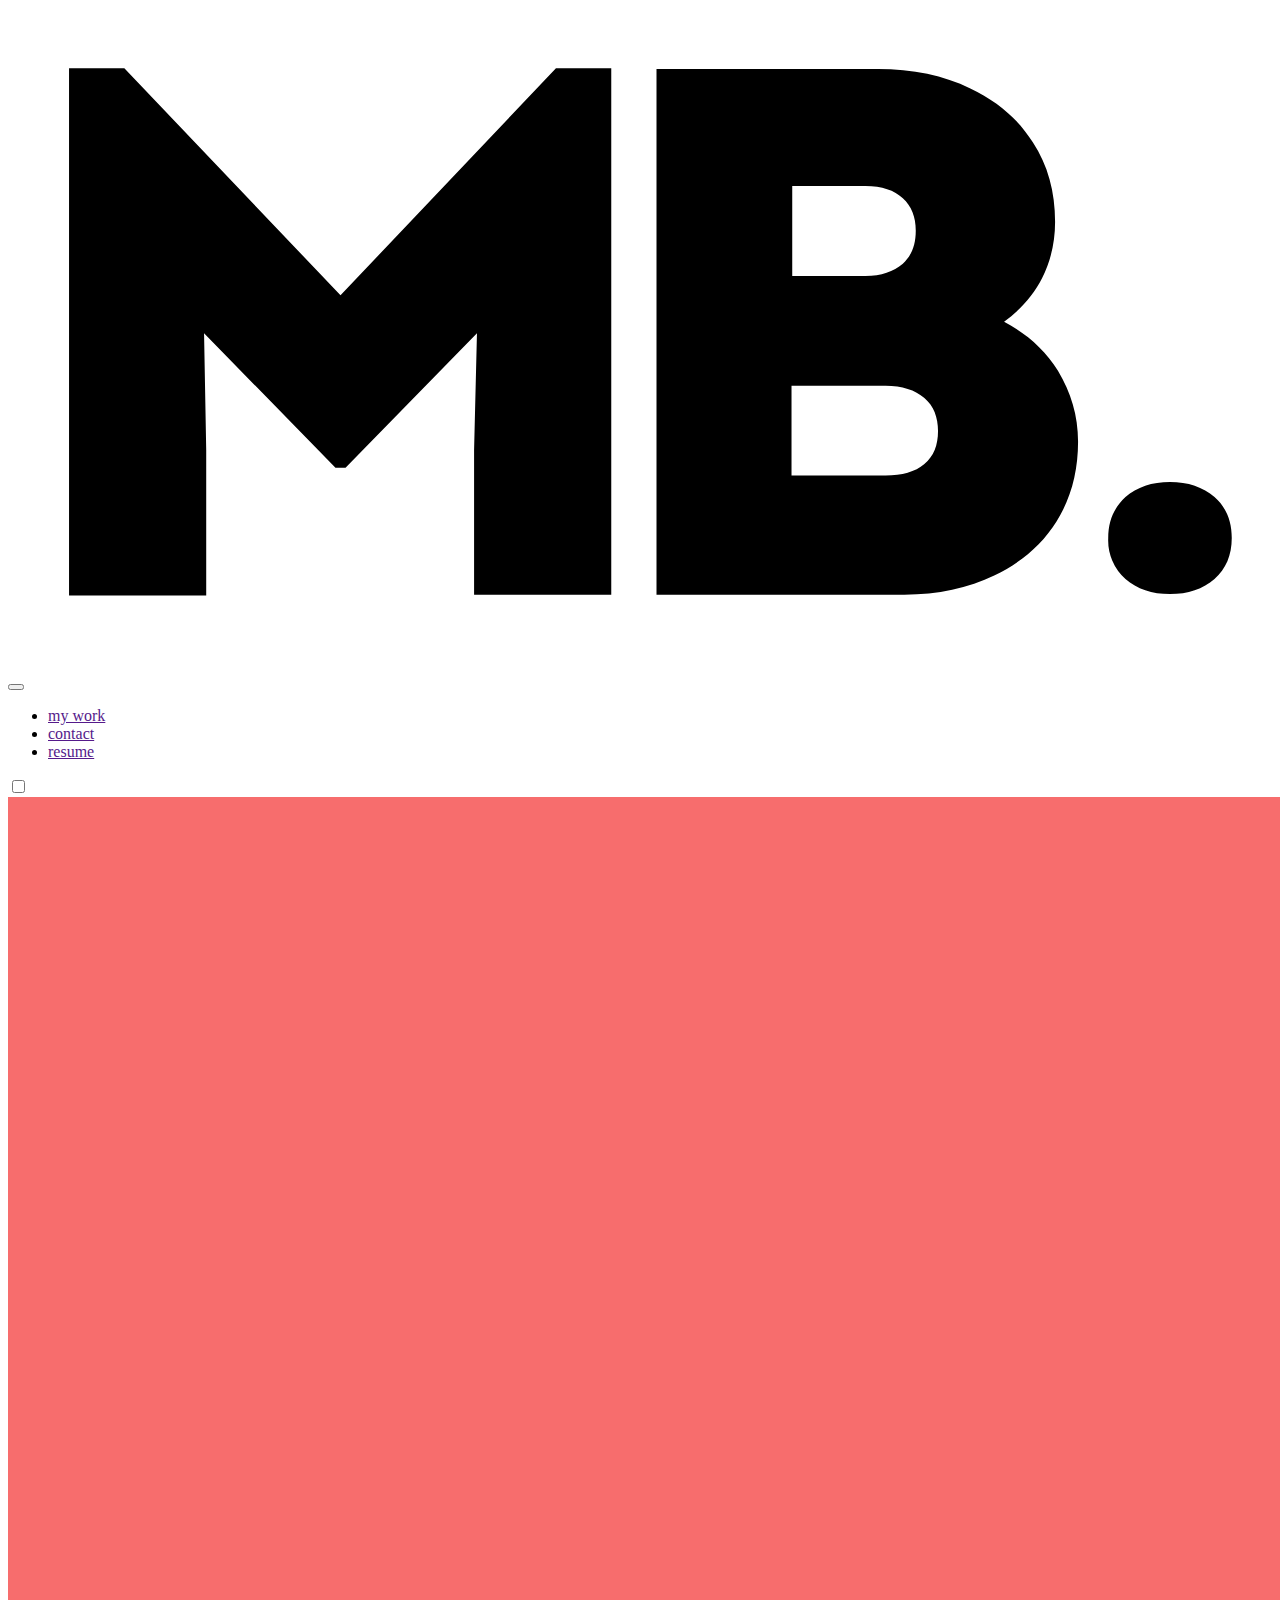
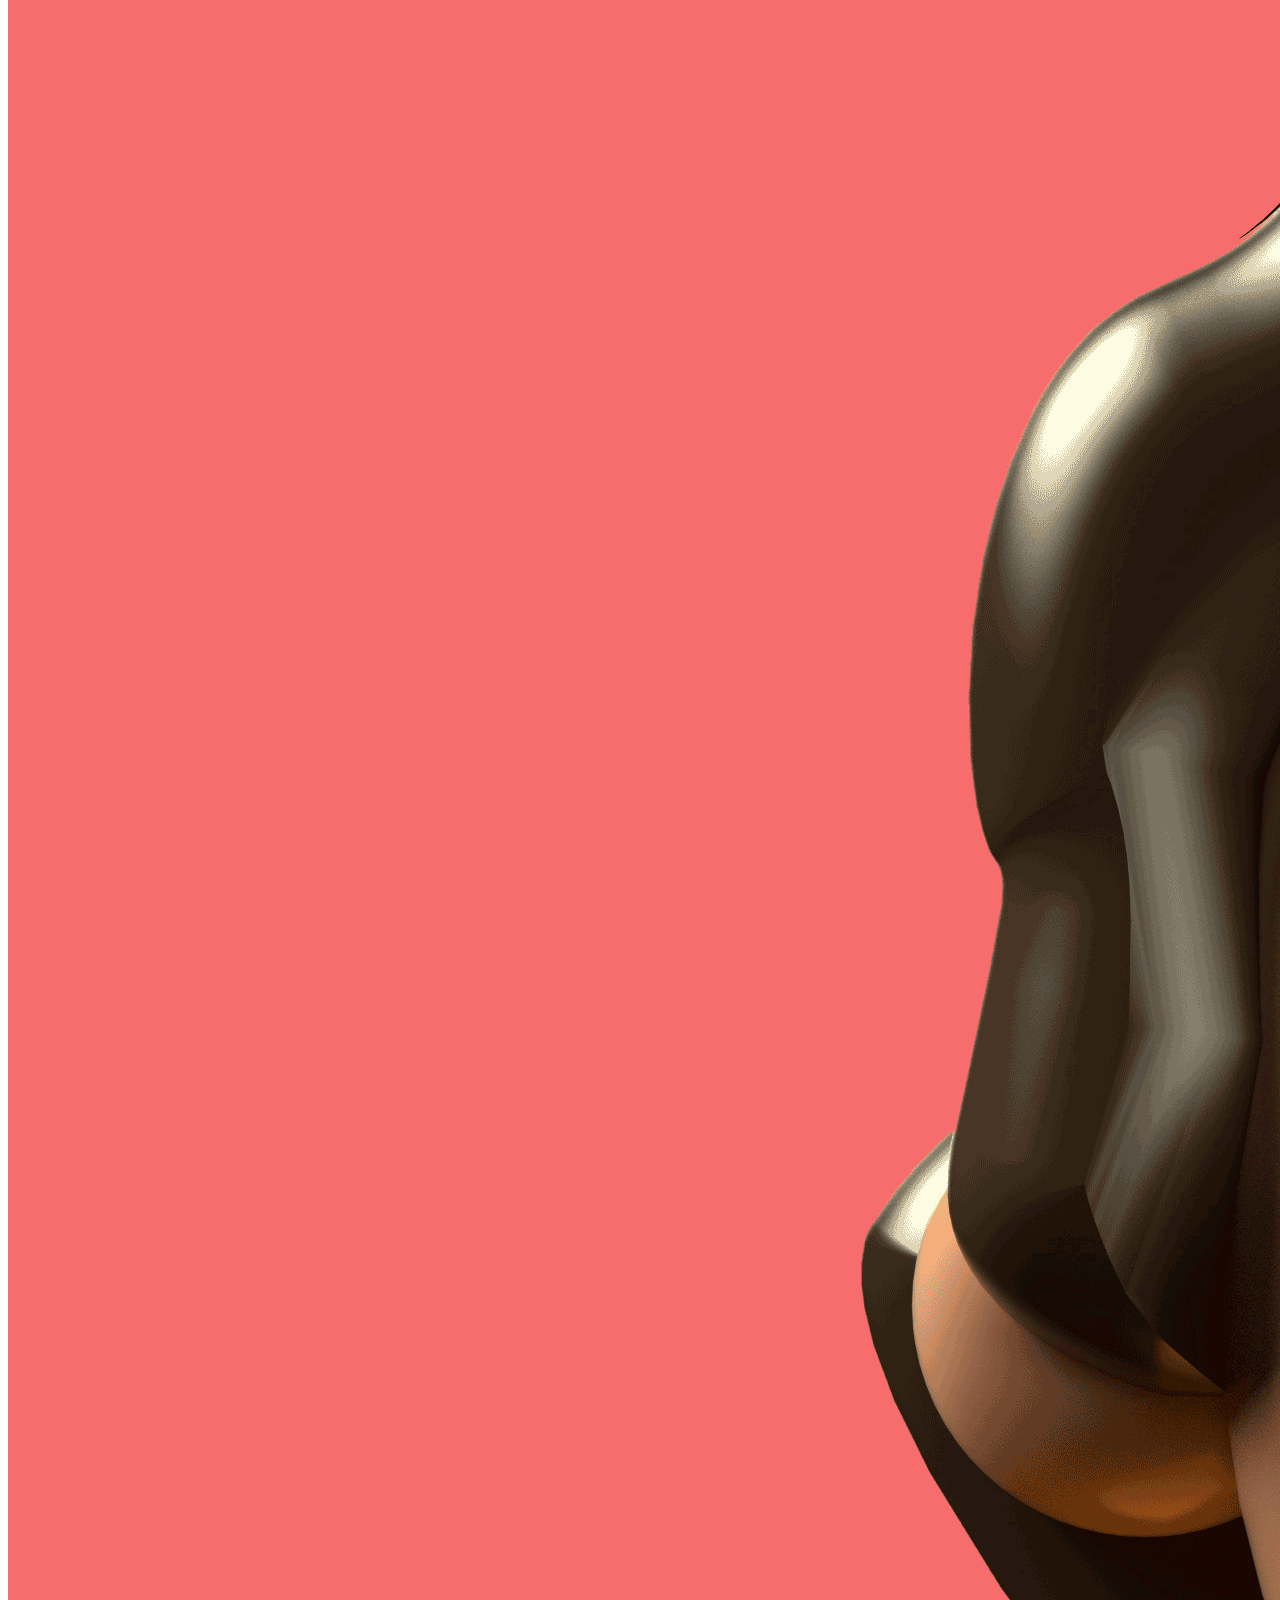
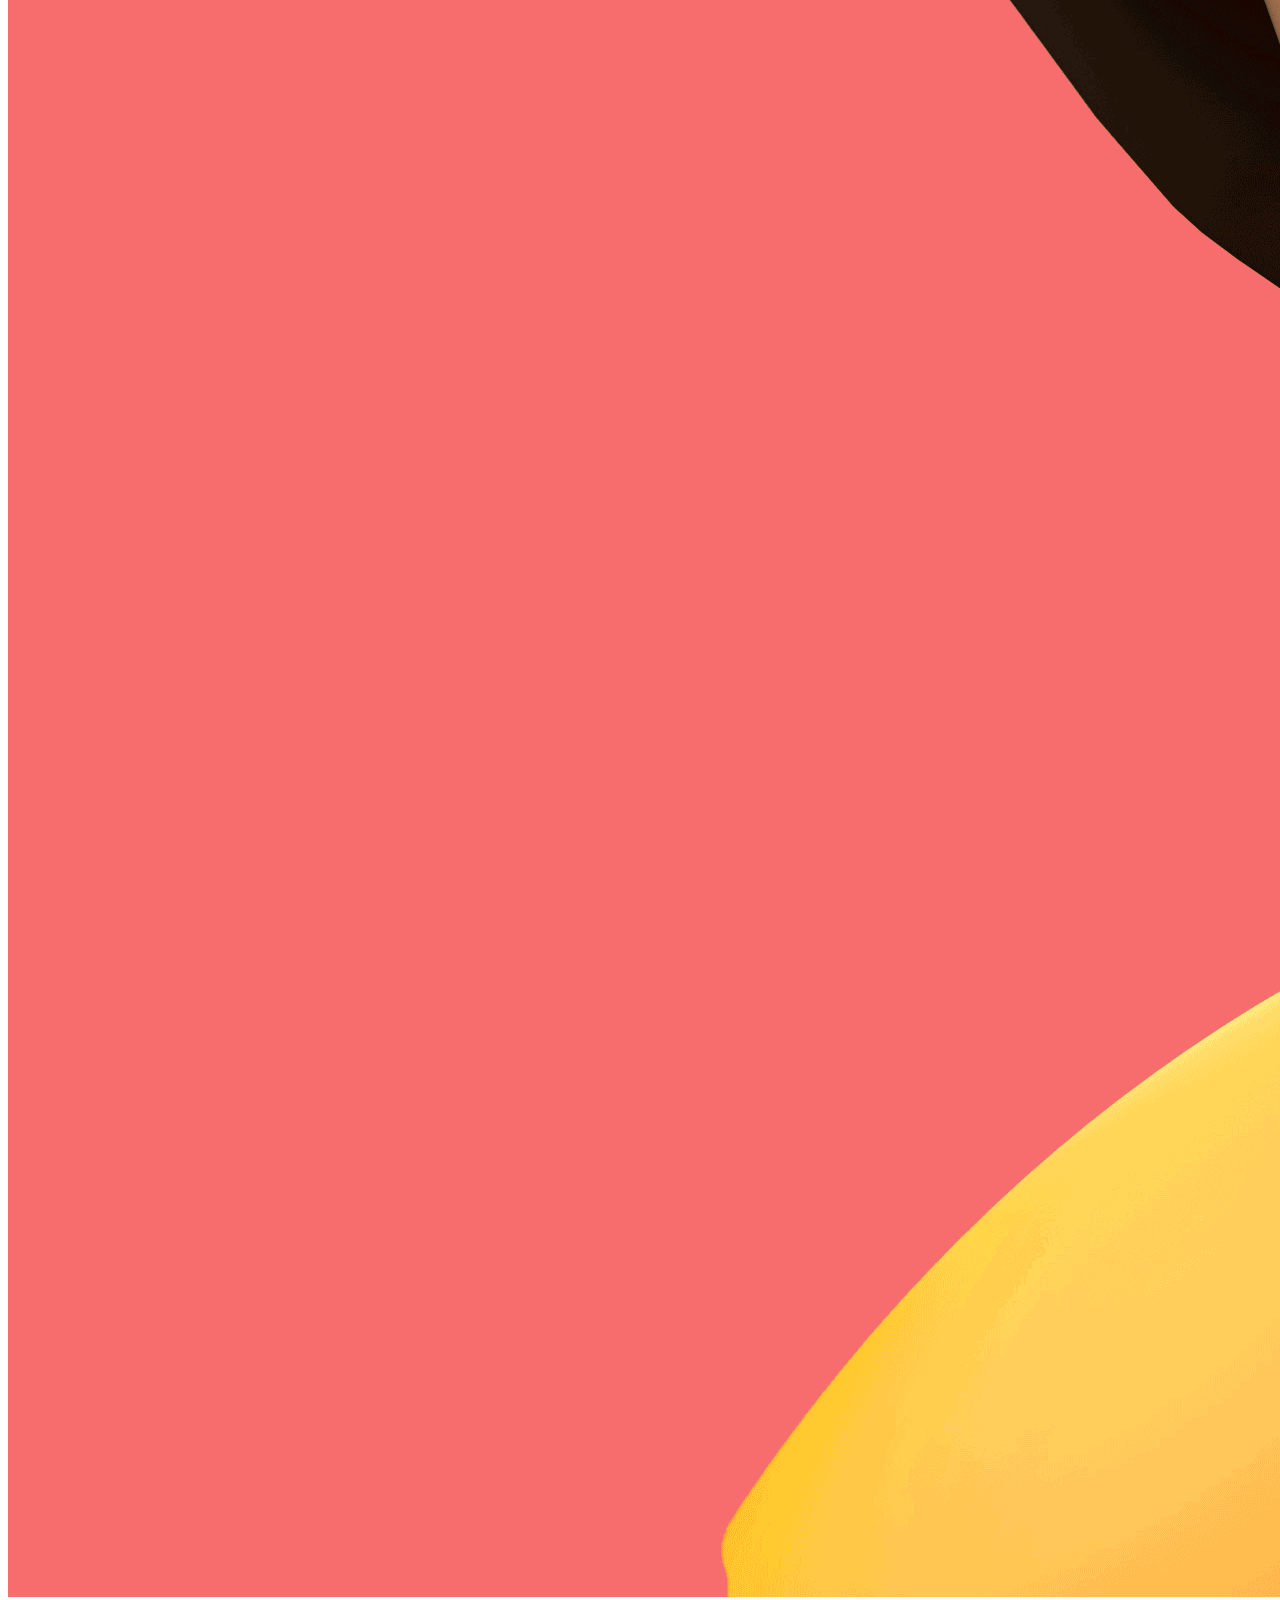
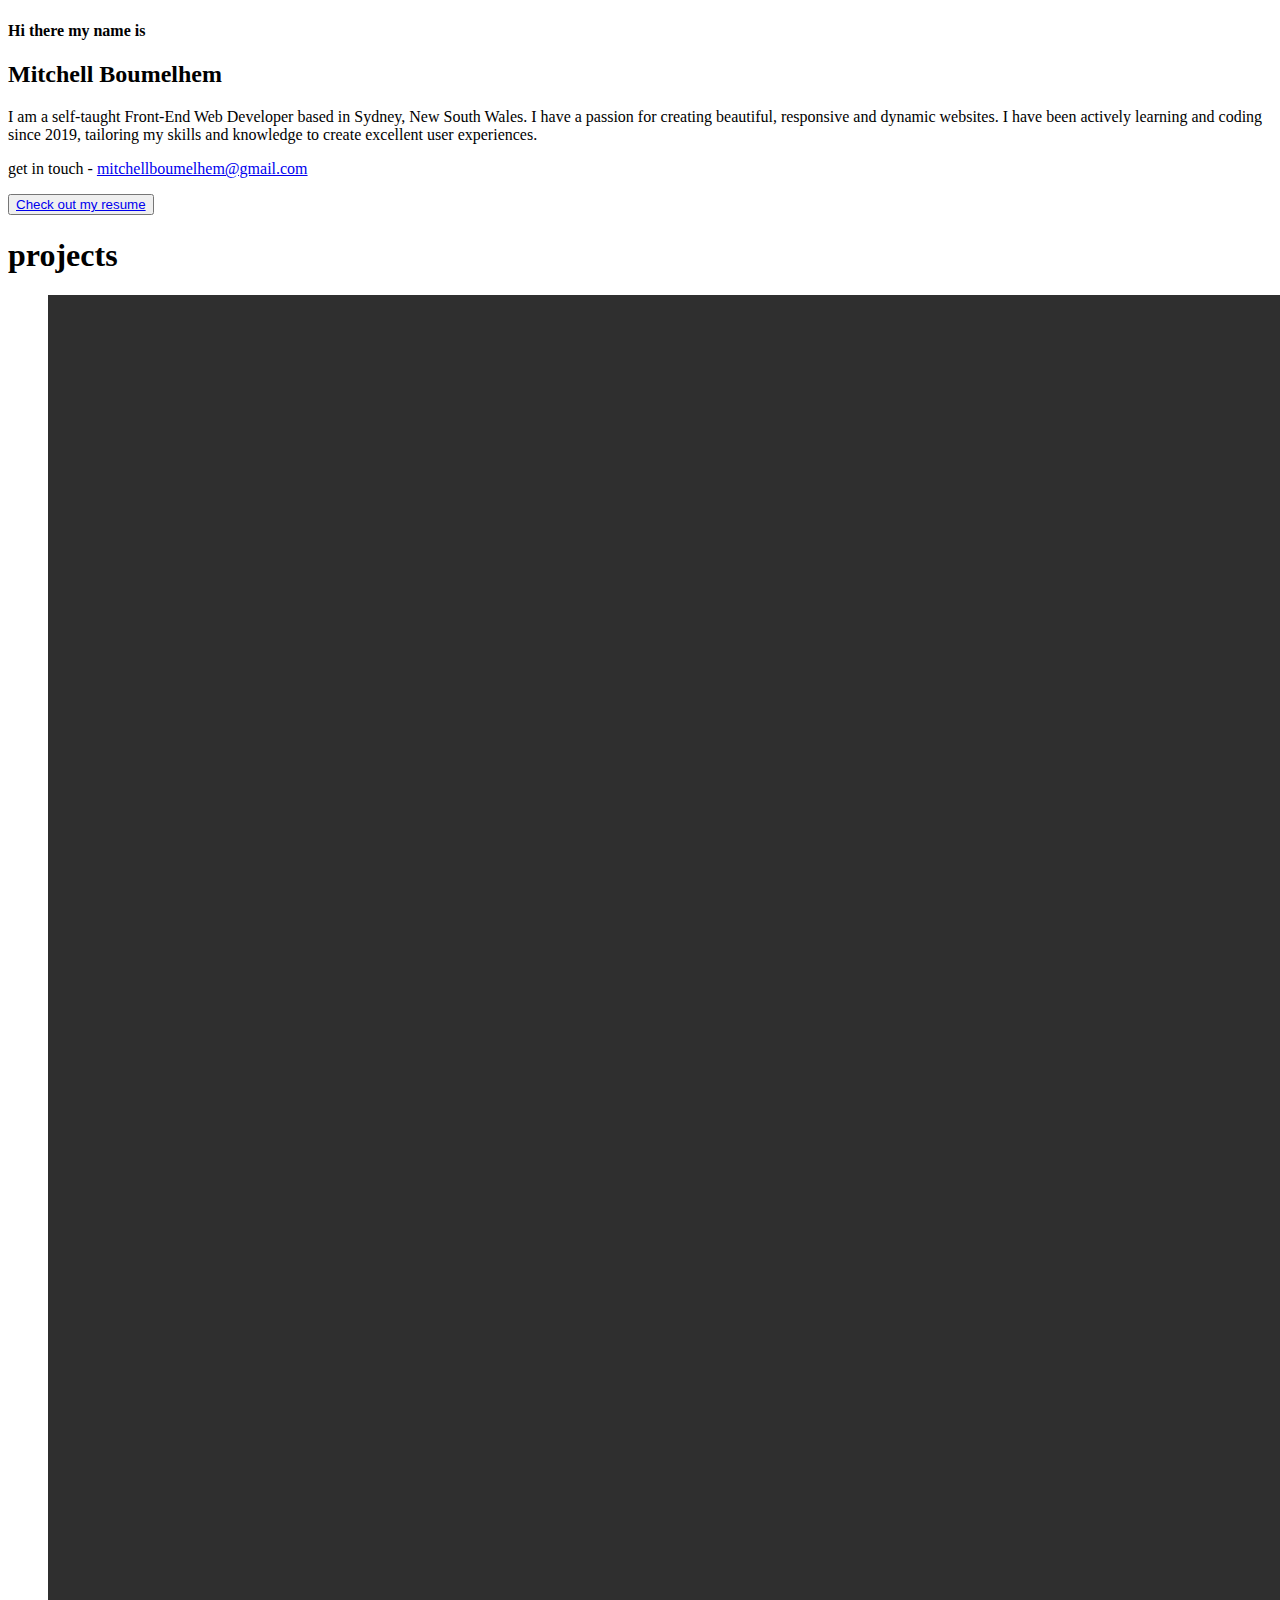
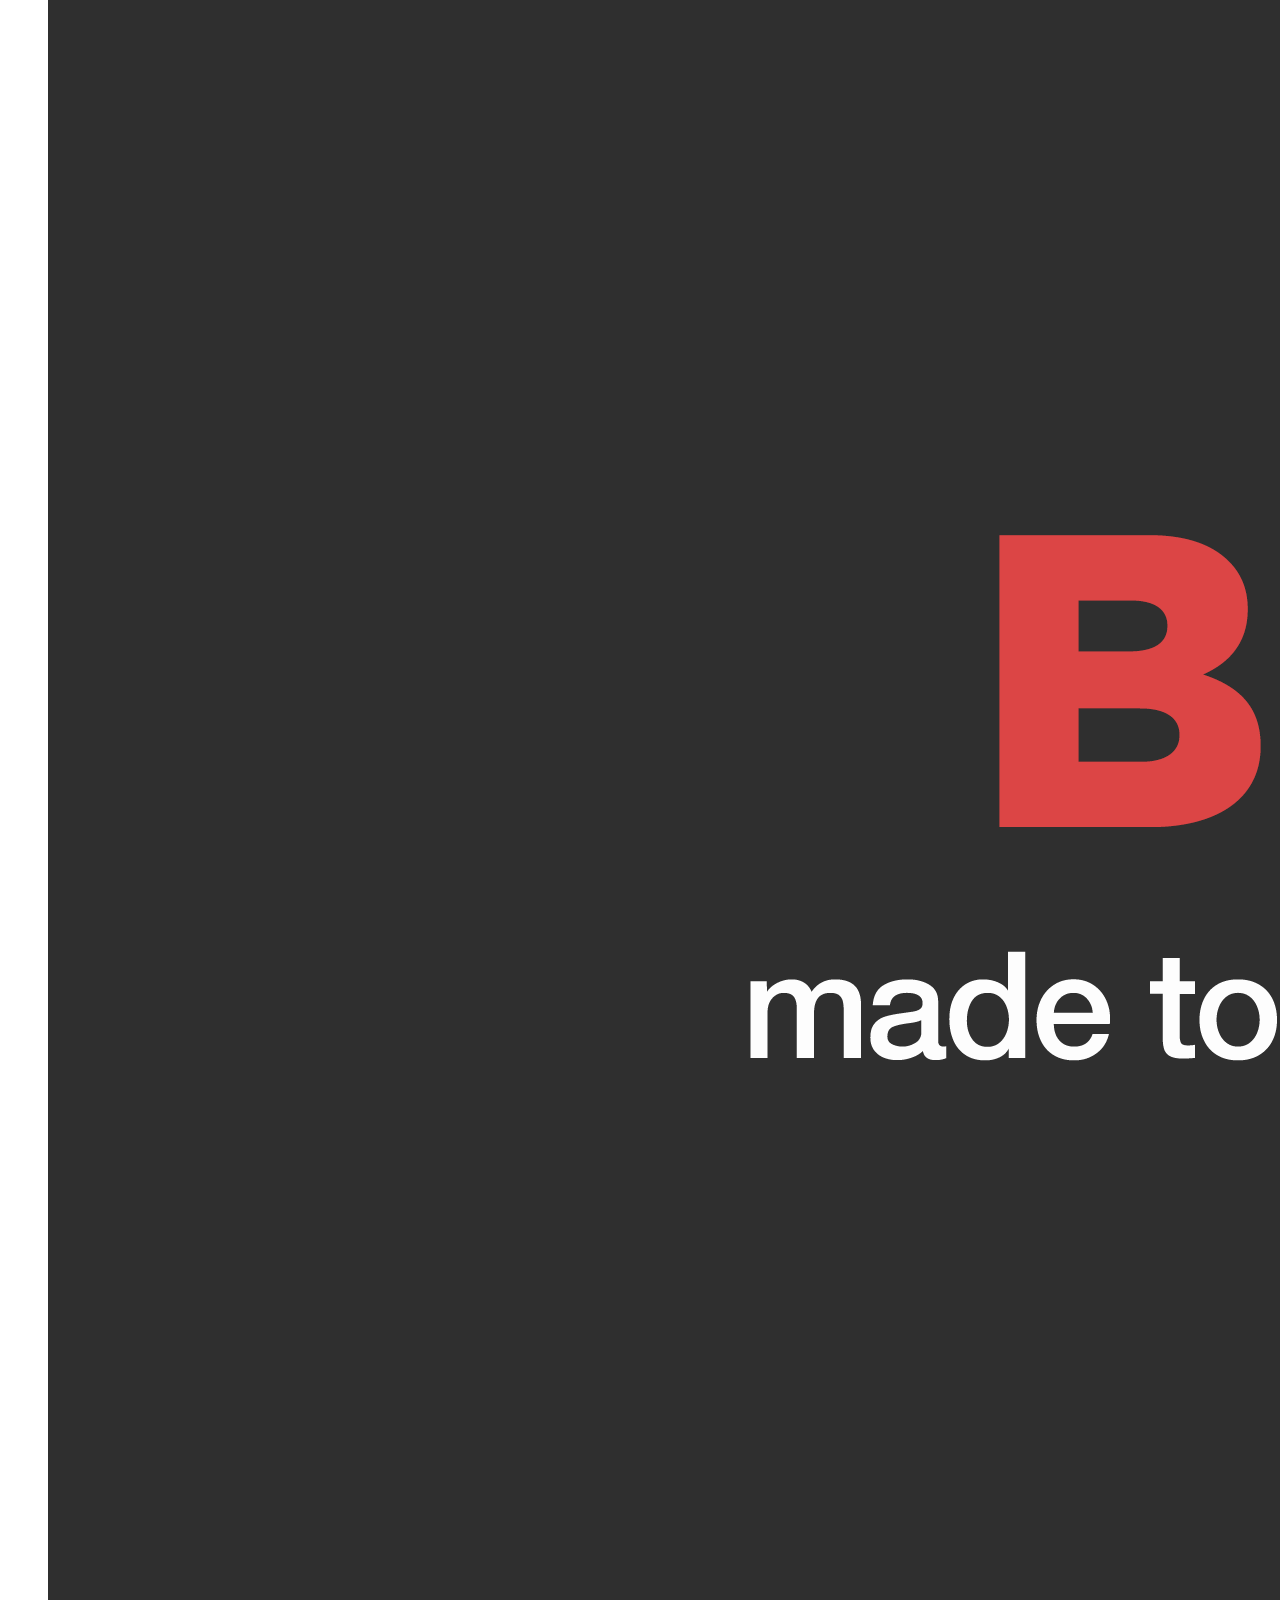
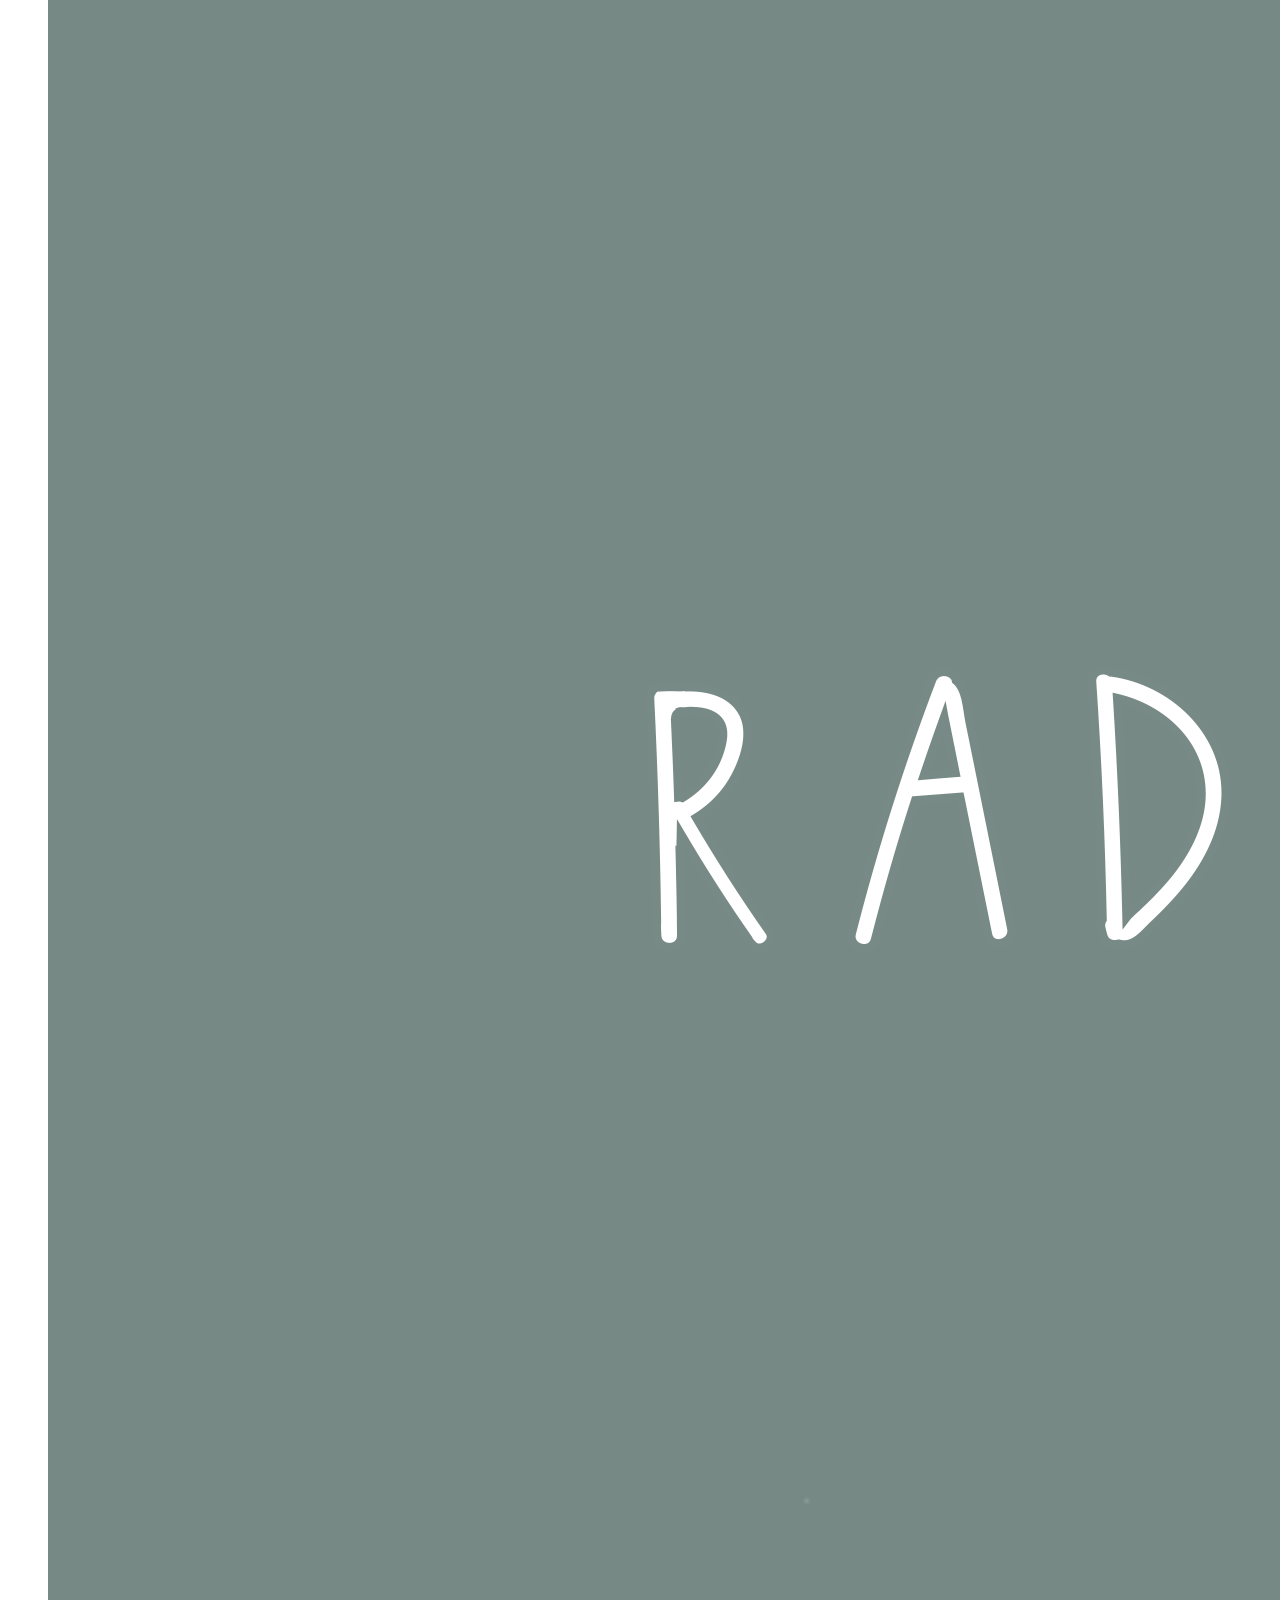
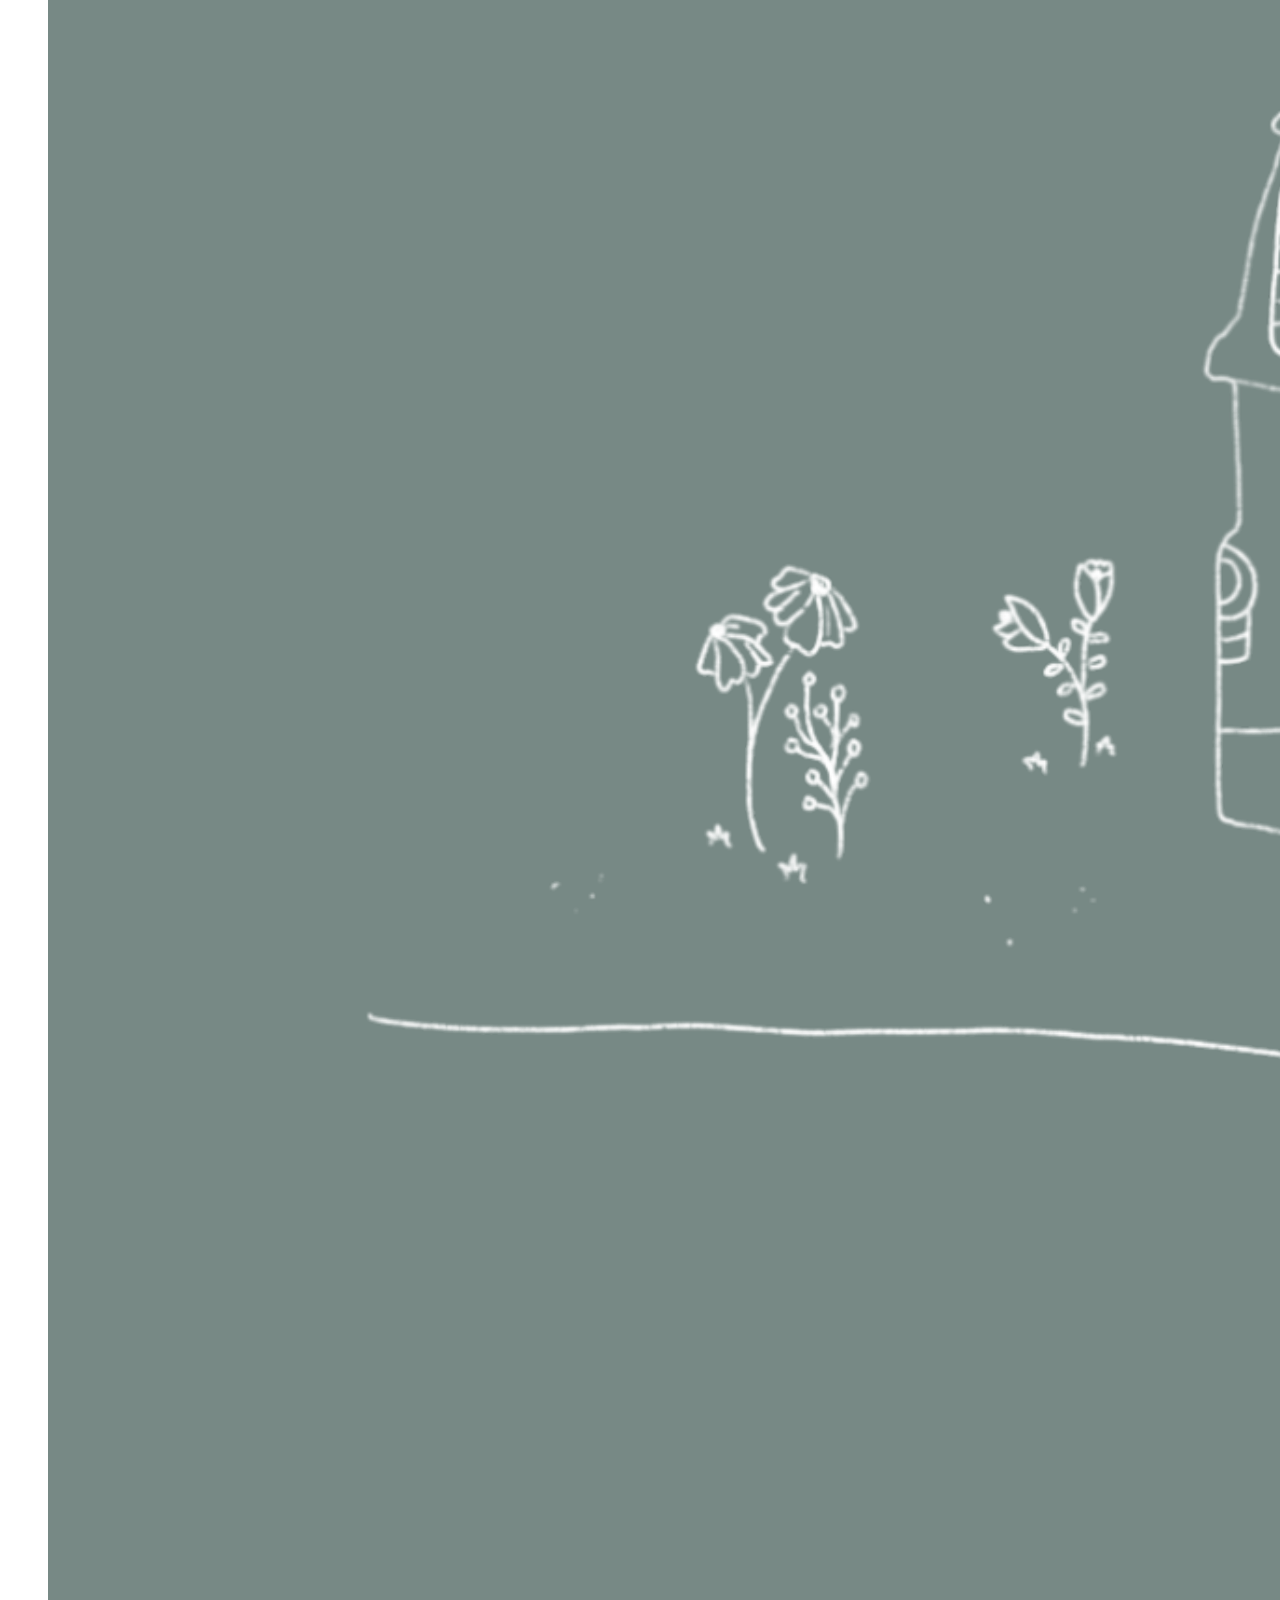
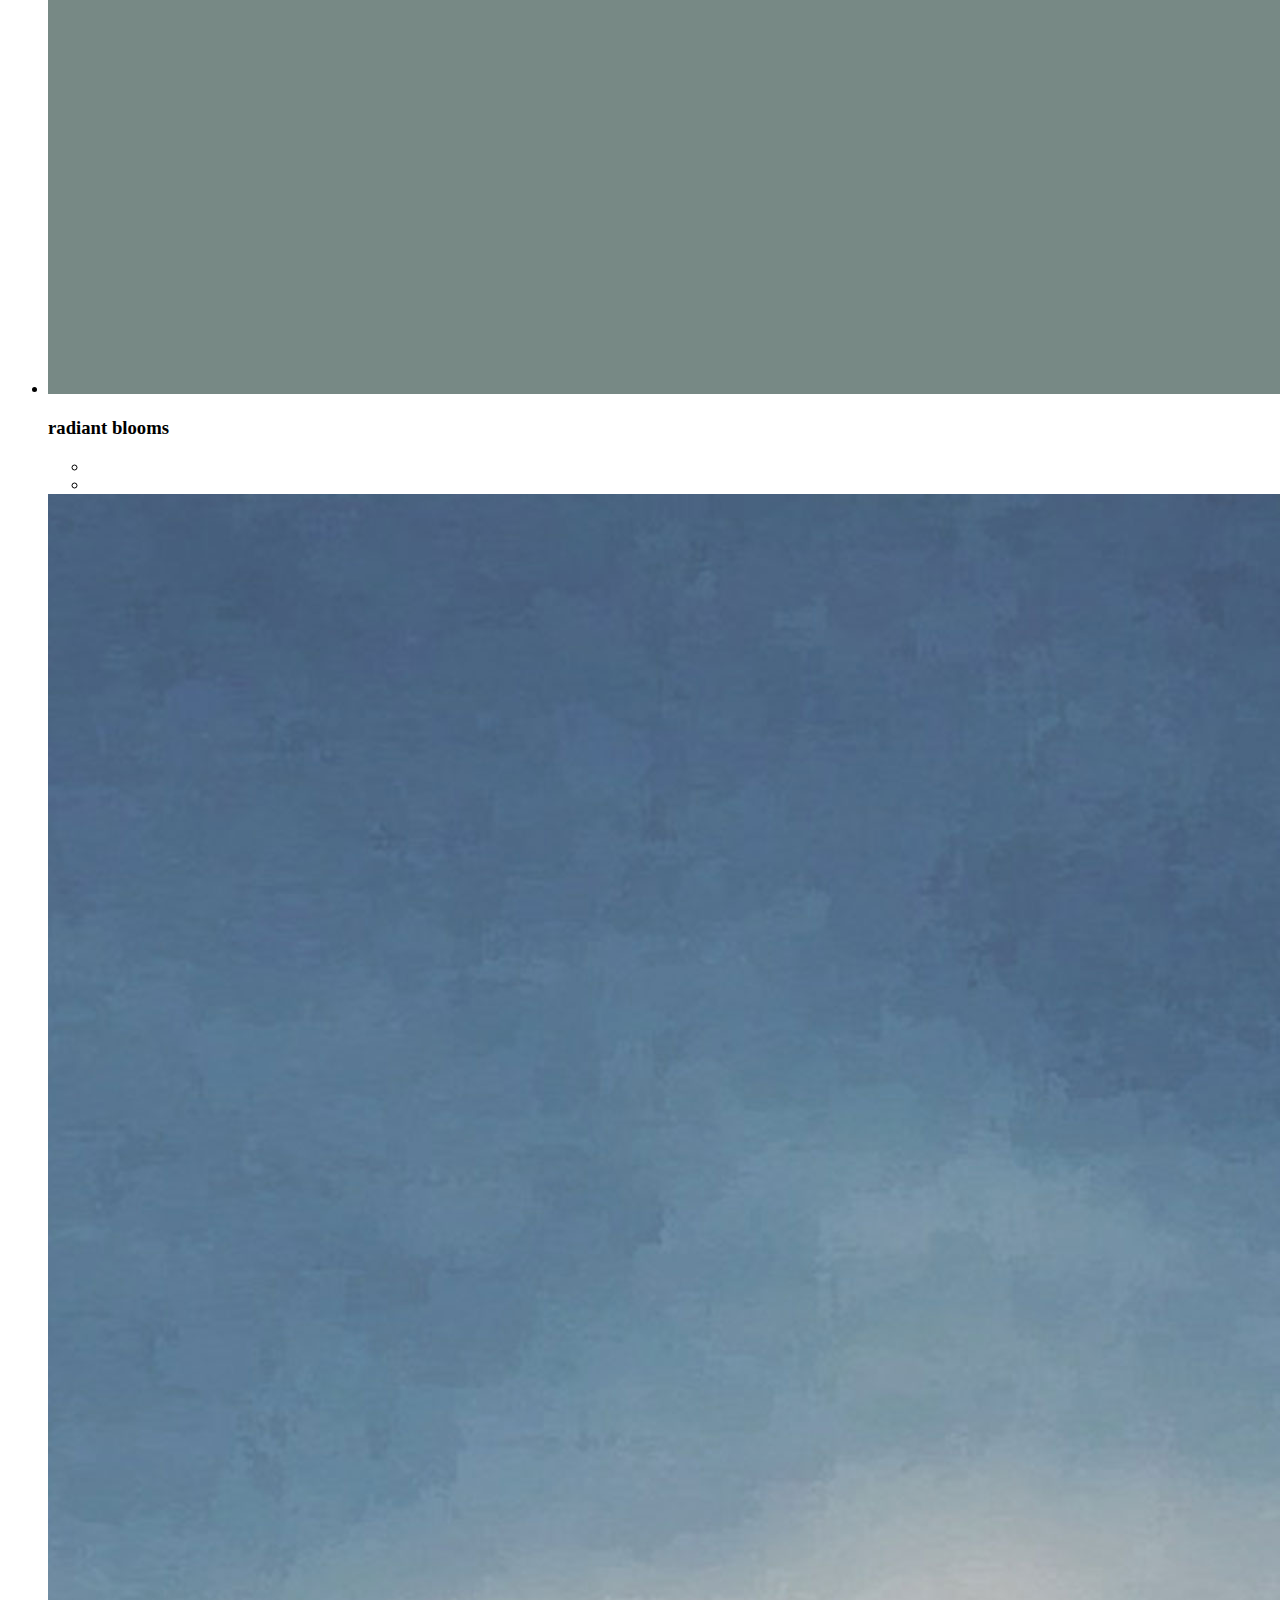
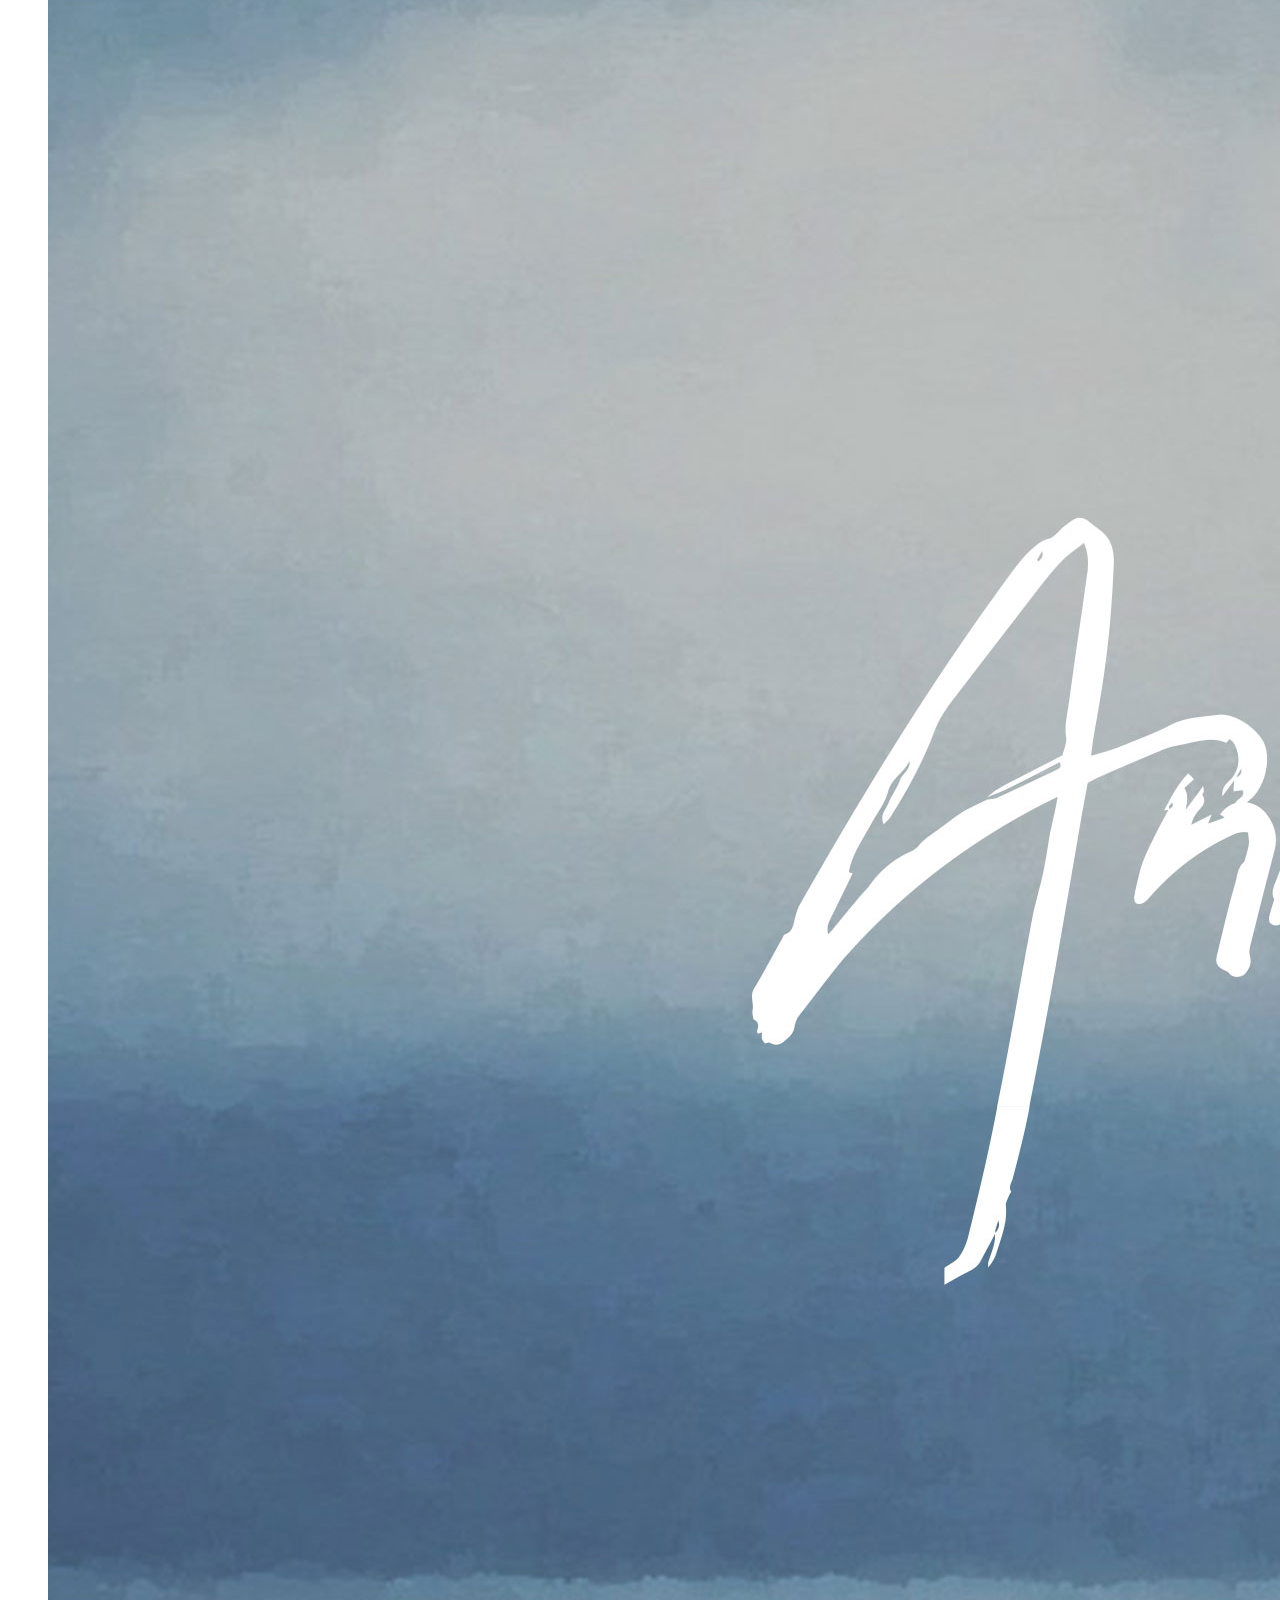
==== public/index.html @ 4607e438 "commit on master" ====
<!DOCTYPE html>
<html lang="en">
<head>
    <meta charset="UTF-8">
    <meta http-equiv="X-UA-Compatible" content="IE=edge">
    <meta name="viewport" content="width=device-width, initial-scale=1.0">
    <link rel="stylesheet" href="./public/css/styles.css">
    <link href="https://fonts.googleapis.com/icon?family=Material+Icons" rel="stylesheet">
    <title>Mitchell Boumelhem</title>
</head>
<body>   
<div class="wrapper">

    <div class="menu-wrapper">

        <header class="main-nav">
            <svg class="nav-logo" xmlns="http://www.w3.org/2000/svg" xml:space="preserve" viewBox="0 0 176 92">
                <path
                    d="M84 8.4v73.3H64.9V61.5l.4-16.2L47 64h-1.4L27.3 45.3l.3 16.2v20.3H8.5V8.4h7.7L46.3 40l30-31.6H84zm62.2 42.1c1.8 3 2.8 6.2 2.8 9.9 0 4.2-1 7.9-3 11.1-2 3.2-4.9 5.7-8.6 7.5-3.7 1.8-7.9 2.7-12.6 2.7H90.3V8.5h30.8c4.9 0 9.2.9 12.9 2.7 3.8 1.8 6.7 4.3 8.7 7.5 2.1 3.2 3.1 6.9 3.1 11.1 0 2.8-.6 5.4-1.8 7.8-1.2 2.4-3 4.4-5.3 6.1 3.1 1.6 5.6 3.8 7.5 6.8zm-21.6-24c-1.2-1.1-2.9-1.7-5.2-1.7h-10.2v12.5h10.2c2.2 0 3.9-.6 5.2-1.7 1.2-1.1 1.8-2.6 1.8-4.6 0-1.9-.6-3.4-1.8-4.5zm3 37c1.3-1.1 1.9-2.6 1.9-4.6 0-1.9-.6-3.5-1.9-4.6-1.3-1.1-3.1-1.7-5.4-1.7h-13.1v12.5h13.1c2.3 0 4.1-.5 5.4-1.6zm28 16a7.19 7.19 0 0 1-2.4-5.7c0-2.4.8-4.2 2.4-5.7 1.6-1.4 3.7-2.1 6.2-2.1s4.6.7 6.2 2.1c1.6 1.4 2.4 3.3 2.4 5.7 0 2.4-.8 4.3-2.4 5.7-1.6 1.4-3.7 2.1-6.2 2.1s-4.6-.7-6.2-2.1zM8.5 45v.2"
                    class="st0" />
            </svg>
            <div class="nav-links">
                <button class="nav-btn" id="nav-btn">
                    <span class="nl nl-1"></span>
                    <span class="nl nl-2"></span>
                    <span class="nl nl-3"></span>
                </button>
                <ul class="nav-links-container mobile-links">
                    <li><a href="">my work</a></li>
                    <li><a href="">contact</a></li>
                    <li><a href="">resume</a></li>
                </ul>
            </div>
            <div class="toggle-btn">
                <label class="switch">
                    <input type="checkbox" id="checkbox">
                    <span class="slider round"></span>
                </label>
                <i class="bi bi-brightness-high"></i>
                <i class="bi bi-moon-stars"></i>
            </div>
        </header>
        
        <div class="main-title">
            <div class="title-img">
                <img src="/img/ToyFaces_Colored_BG_107.png" alt="">
            </div>
            <div class="title-text">
                <h4>Hi there my name is</h4>
                <h2>Mitchell Boumelhem</h2>
                <p>I am a self-taught Front-End Web Developer based in Sydney, New South Wales. I have a
                passion for creating beautiful, responsive and dynamic websites. I have been actively learning and coding since 2019,
                tailoring my skills and knowledge to create excellent user experiences.</p>
                <p class="contact-line">get in touch - <a href="mailto:mitchellboumelhem@gmail.com">mitchellboumelhem@gmail.com</a></p>
                <!-- <a href="/Mitchell Resume.pdf" target="_blank" class="resume-btn">Check out my resume</a> -->
                <button class="resume-btn"><a href="/Mitchell Resume.pdf" target="_blank">Check out my resume</a></button>
            </div>
        </div>

        <div id="projects">
            <div class="project-heading">
                <h1>projects</h1>
            </div>
            <ul class="projects-wrapper">
                <li class="project-box" id="p-1">
                    <div class="project-img">
                        <img src="/img/bfgroup.png" alt="">
                    </div>
                    <div class="project-title">
                        <h3>bfgroup retail</h3>
                        <ul class="project-links">
                            <li><a href="https://github.com/M-TKK/BFGroup-Retail" target="_blank"><i class="bi bi-github"></i></a></li>
                            <li><a href="http://bfgroupretail.com.au/" target="_blank"><i class="bi bi-box-arrow-up-right"></i></a></li>
                        </ul>
                    </div>
                </li>
                <li class="project-box" id="p-2">
                    <div class="project-img">
                        <img src="/img/radiantblooms.png" alt="">
                    </div>
                    <div class="project-title">
                        <h3>radiant blooms</h3>
                        <ul class="project-links">
                            <li><a href="https://github.com/M-TKK/RadiantBlooms" target="_blank"><i class="bi bi-github"></i></a></li>
                            <li><a href="https://radiantblooms.com.au/" target="_blank"><i class="bi bi-box-arrow-up-right"></i></a></li>
                        </ul>
                    </div>
                </li>
                <li class="project-box" id="p-3">
                    <div class="project-img">
                        <img src="/img/anniebaker.jpg" alt="">
                    </div>
                    <div class="project-title">
                        <h3>annie baker</h3>
                        <ul class="project-links">
                            <li><a href="https://github.com/M-TKK/Annie-Baker" target="_blank"><i class="bi bi-github"></i></a></li>
                            <li><a href="https://www.anniebaker.com.au/" target="_blank"><i class="bi bi-box-arrow-up-right"></i></a></li>
                        </ul>
                    </div>
                </li>
                <li class="project-box" id="p-4">
                    <div class="project-img">
                        <img src="/img/iwibooks.jpg" alt="">
                    </div>
                    <div class="project-title">
                        <h3>iwibooks</h3>
                        <ul class="project-links">
                            <li><a href="https://github.com/M-TKK/Iwibooks" target="_blank"><i class="bi bi-github"></i></a></li>
                            <li><a href="https://www.iwibooks.com/" target="_blank"><i class="bi bi-box-arrow-up-right"></i></a></li>
                        </ul>
                    </div>
                </li>
                <li class="project-box" id="p-5">
                    <div class="project-img">
                        <img src="/img/jb.jpg" alt="">
                    </div>
                    <div class="project-title">
                        <h3>jb hi fi Posters</h3>
                        <ul class="project-links">
                            <li><a href="posters.html" target="_blank"><i class="bi bi-box-arrow-up-right"></i></a></li>
                        </ul>
                    </div>
                </li>
                <li class="project-box" id="p-6">
                    <div class="project-img">
                        <img src="/img/hi-tee.png" alt="">
                    </div>
                    <div class="project-title">
                        <h3>coming soon</h3>
                    </div>
                </li>
            </ul>
        </div>
        
    </div>


    <footer class="main-footer">
        <ul class="footer-nav">
            <li><a href="index.html#projects">my work</a></li>
            <li><a href="mailto:mitchellboumelhem@gmail.com">contact</a></li>
            <li><a href="/Mitchell Resume.pdf" target="_blank">resume</a></li>
        </ul>
        <ul class="footer-socials">
            <li><a href="https://github.com/M-TKK" target="_blank"><i class="bi bi-github"></i></a></li>
            <li><a href=""><i class="bi bi-linkedin"></i></a></li>
            <li><a href=""><i class="bi bi-twitter"></i></a></li>
        </ul>
    </footer>










</div>
<script src="/public/js/main.js"></script>
</body>
</html>
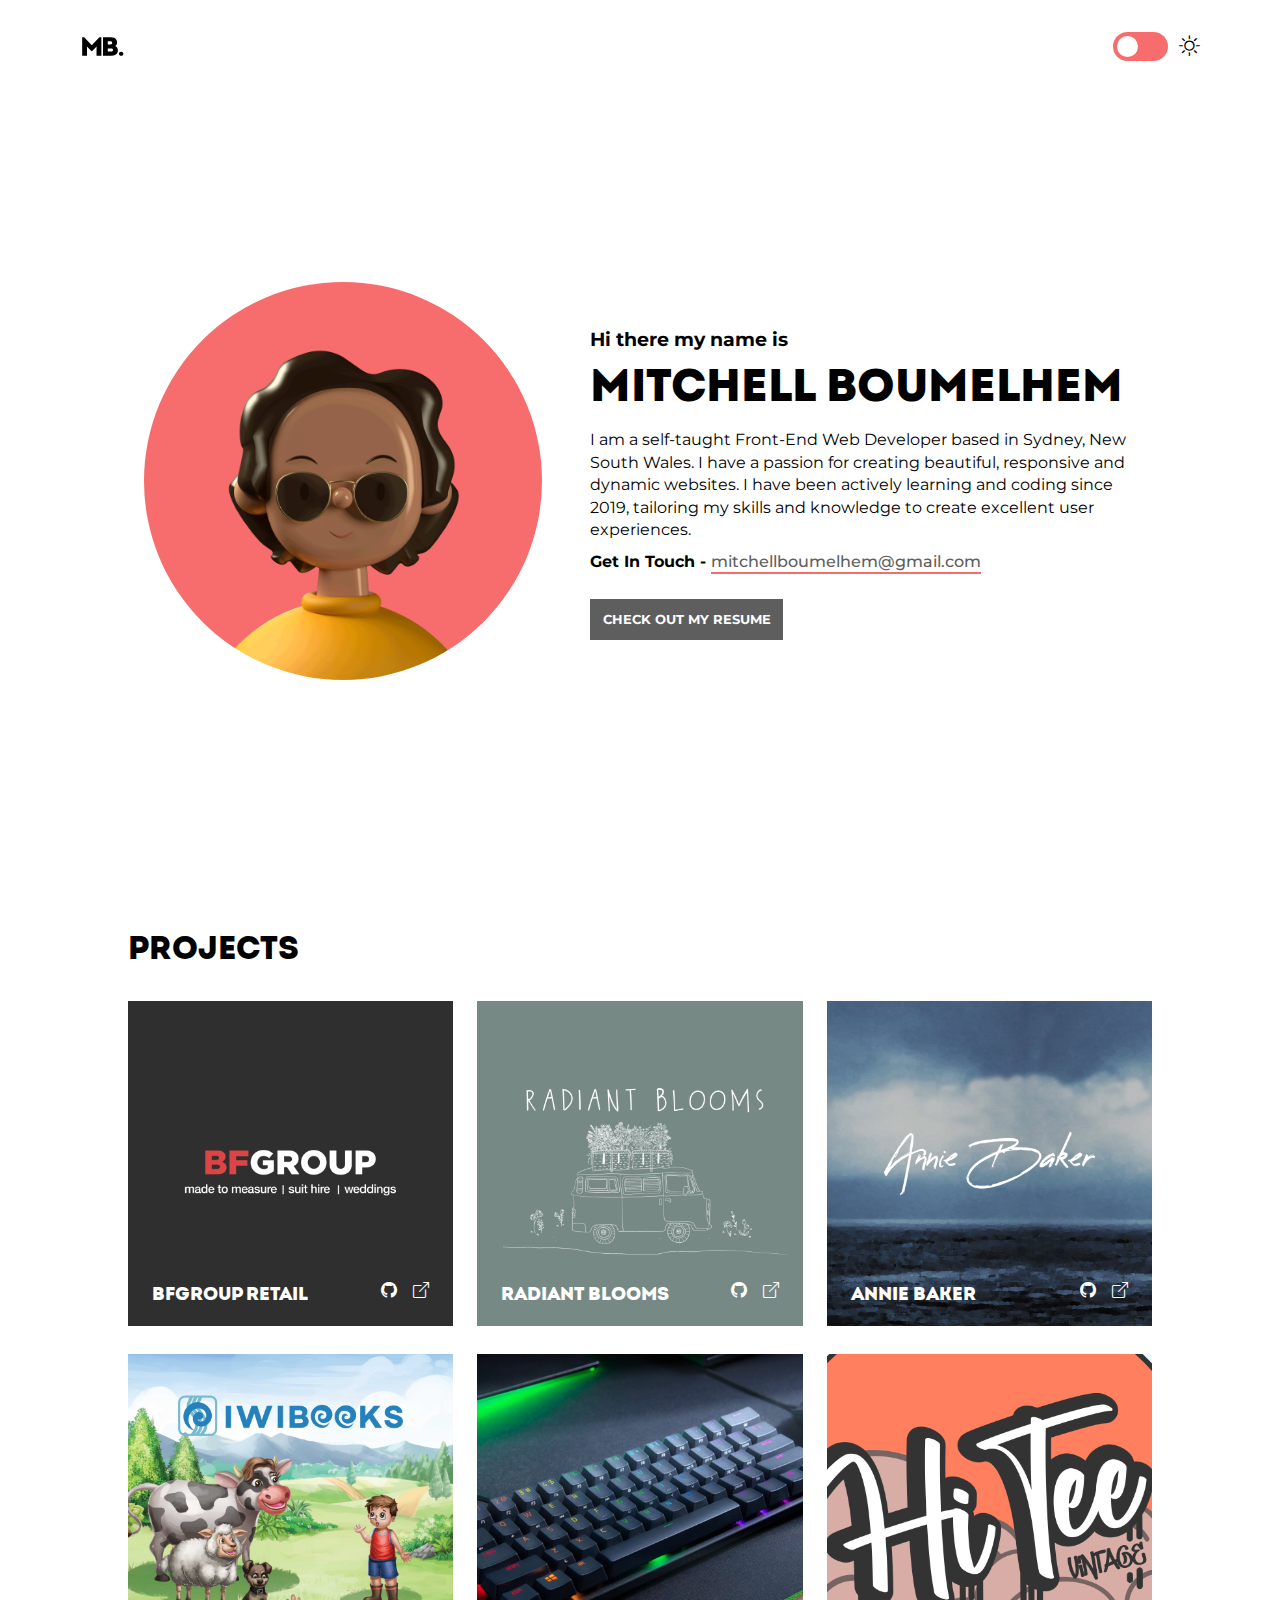
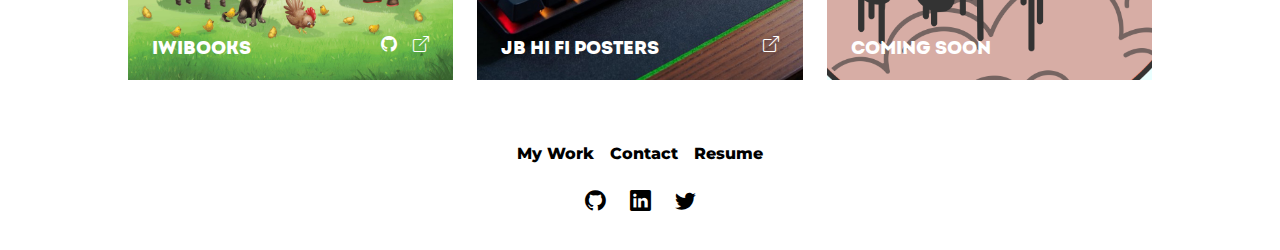
==== commit d33bfad9: "commit on master" ====
--- a/public/index.html
+++ b/public/index.html
@@ -4,7 +4,7 @@
     <meta charset="UTF-8">
     <meta http-equiv="X-UA-Compatible" content="IE=edge">
     <meta name="viewport" content="width=device-width, initial-scale=1.0">
-    <link rel="stylesheet" href="./public/css/styles.css">
+    <link rel="stylesheet" href="../public/css/styles.css">
     <link href="https://fonts.googleapis.com/icon?family=Material+Icons" rel="stylesheet">
     <title>Mitchell Boumelhem</title>
 </head>
@@ -43,7 +43,7 @@
         
         <div class="main-title">
             <div class="title-img">
-                <img src="/img/ToyFaces_Colored_BG_107.png" alt="">
+                <img src="../img/ToyFaces_Colored_BG_107.png" alt="">
             </div>
             <div class="title-text">
                 <h4>Hi there my name is</h4>
--- a/public/css/styles.css
+++ b/public/css/styles.css
@@ -0,0 +1,1074 @@
+@import url("https://cdn.jsdelivr.net/npm/bootstrap-icons@1.6.1/font/bootstrap-icons.css");
+@import url("https://fonts.googleapis.com/css2?family=Roboto:wght@400;500;700;900&display=swap");
+@import url("https://fonts.googleapis.com/css2?family=Montserrat:wght@400;500;600;700;800;900&display=swap");
+@font-face {
+  font-family: intro;
+  src: url(/fonts/IntroDemo-BlackCAPS.ttf);
+}
+
+@keyframes leftRight {
+  from {
+    transform: translateX(0);
+  }
+  to {
+    transform: translateX(-50%);
+  }
+}
+
+html {
+  scroll-behavior: smooth;
+}
+
+* {
+  box-sizing: border-box;
+}
+
+* a {
+  text-decoration: none;
+}
+
+body {
+  box-sizing: border-box;
+  margin: 0;
+  padding: 0;
+  background: transparent;
+  overflow-x: hidden;
+}
+
+.dark-mode .main-nav, .dark-mode .main-footer, .dark-mode .main-title, .dark-mode #projects, .dark-mode #posters, .dark-mode .menu-wrapper {
+  background: #424242 !important;
+}
+
+.dark-mode h1, .dark-mode h2, .dark-mode h3, .dark-mode h4, .dark-mode p, .dark-mode .nav-logo, .dark-mode li, .dark-mode i, .dark-mode a {
+  color: #fff !important;
+  fill: #fff !important;
+}
+
+.open-wrapper {
+  transform: translateX(-65%);
+}
+
+.menu-wrapper {
+  transition: transform 500ms ease;
+  background: #fff;
+}
+
+.main-nav {
+  display: flex;
+  justify-content: space-between;
+  align-items: center;
+  padding: 1.5em;
+  background: #fff;
+  transition: background 300ms ease;
+}
+
+.main-nav .nav-logo {
+  width: 16%;
+  cursor: pointer;
+}
+
+.main-nav .nav-btn {
+  display: none;
+  gap: .38em;
+  width: 9vw;
+  padding: 0;
+  background: none;
+  border: none;
+  cursor: pointer;
+}
+
+.main-nav .nav-btn .nl {
+  width: 100%;
+  height: 2px;
+  justify-self: right;
+  background: #000;
+}
+
+.main-nav .nav-btn .nl-2 {
+  width: 80%;
+}
+
+.main-nav .nav-btn .nl-3 {
+  width: 60%;
+}
+
+.main-nav .mobile-links {
+  display: none;
+  flex-direction: column;
+  justify-content: center;
+  list-style: none;
+  margin: 0;
+  padding: 0;
+  right: -16em;
+  top: 0;
+  position: absolute;
+  text-align: right;
+  font-family: intro;
+  height: 100vh;
+}
+
+.main-nav .mobile-links li {
+  font-size: 2.5em;
+  padding: 0 0 1em 0;
+}
+
+.main-nav .mobile-links li a {
+  color: #000;
+  transition: color 200ms ease;
+}
+
+.main-nav .mobile-links li a:hover {
+  color: #fff;
+}
+
+.main-nav .toggle-btn {
+  display: flex;
+  gap: .7em;
+  align-items: center;
+  position: relative;
+}
+
+.main-nav .toggle-btn i {
+  font-size: 1.3em;
+  font-weight: bolder;
+}
+
+.main-nav .toggle-btn .bi-moon-stars {
+  position: absolute;
+  right: 0;
+  transform: translateY(-200%);
+  transition: transform 500ms ease, opacity 500ms ease;
+  opacity: 0;
+}
+
+.main-nav .toggle-btn .bi-brightness-high {
+  transition: transform 500ms ease, opacity 500ms ease;
+}
+
+.main-nav .switch {
+  position: relative;
+  display: inline-block;
+  width: 55px;
+  height: 29px;
+}
+
+.main-nav .switch input {
+  opacity: 0;
+  width: 0;
+  height: 0;
+}
+
+.main-nav .switch input:checked + .slider {
+  background: #5e5e5e;
+}
+
+.main-nav .switch input:checked + .slider::before {
+  transform: translateX(26px);
+}
+
+.main-nav .switch input:focus + .slider {
+  box-shadow: 0 0 1px none;
+}
+
+.main-nav .switch .slider {
+  position: absolute;
+  cursor: pointer;
+  top: 0;
+  left: 0;
+  right: 0;
+  bottom: 0;
+  background: #F76D6D;
+  transition: .4s;
+}
+
+.main-nav .switch .slider::before {
+  position: absolute;
+  content: '';
+  height: 21px;
+  width: 21px;
+  left: 4px;
+  bottom: 4px;
+  background: #fff;
+  transition: .4s;
+}
+
+.main-nav .switch .round {
+  border-radius: 29px;
+}
+
+.main-nav .switch .round::before {
+  border-radius: 50%;
+}
+
+.main-title {
+  padding: 1.5em;
+  background: #fff;
+  transition: background 300ms ease;
+}
+
+.main-title .title-img {
+  width: 45%;
+  margin: 0 auto;
+}
+
+.main-title .title-img img {
+  width: 100%;
+  border-radius: 50%;
+  object-fit: cover;
+}
+
+.main-title .title-text {
+  display: flex;
+  flex-direction: column;
+  gap: .4em;
+  text-align: center;
+  font-weight: 400;
+  line-height: 1.4;
+  margin: 1em 0 0 0;
+  font-family: "Montserrat", sans-serif;
+  justify-content: center;
+}
+
+.main-title .title-text h2, .main-title .title-text h4, .main-title .title-text p {
+  margin: 0;
+}
+
+.main-title .title-text p {
+  margin: .5em  0;
+  font-size: .9em;
+}
+
+.main-title .title-text h2 {
+  font-family: intro;
+}
+
+.main-title .title-text .contact-line {
+  font-family: "Montserrat", sans-serif;
+  text-transform: capitalize;
+  font-weight: 700;
+  margin: 0 0 1.5em 0;
+}
+
+.main-title .title-text .contact-line a {
+  font-family: "Montserrat", sans-serif;
+  text-transform: none;
+  font-weight: 500;
+  position: relative;
+  color: #5e5e5e;
+}
+
+.main-title .title-text .contact-line a::after {
+  content: '';
+  width: 100%;
+  height: 2px;
+  background: #F76D6D;
+  position: absolute;
+  bottom: -.2em;
+  left: 0;
+}
+
+.main-title .title-text .resume-btn {
+  position: relative;
+  background: #5e5e5e;
+  padding: 1em;
+  font-size: .8em;
+  font-family: "Montserrat", sans-serif;
+  font-weight: 700;
+  text-transform: uppercase;
+  transition: background 500ms ease;
+  align-self: center;
+  border: none;
+}
+
+.main-title .title-text .resume-btn a {
+  color: #fff;
+}
+
+.main-title .title-text .resume-btn:hover {
+  background: #F76D6D;
+}
+
+#projects {
+  padding: 1.5em;
+  background: #fff;
+  transition: background 300ms ease;
+}
+
+#projects .project-heading {
+  text-align: center;
+  font-family: intro;
+}
+
+#projects .project-heading h1 {
+  margin: 0 0 1em 0;
+}
+
+#projects .projects-wrapper {
+  display: grid;
+  list-style-type: none;
+  margin: 0;
+  padding: 0;
+  position: relative;
+  gap: 1.5em;
+}
+
+#projects .projects-wrapper .project-box {
+  position: relative;
+}
+
+#projects .projects-wrapper .project-box .project-img img {
+  width: 100%;
+}
+
+#projects .projects-wrapper .project-box .project-title {
+  position: absolute;
+  bottom: 0;
+  padding: 1.5em;
+  display: flex;
+  justify-content: space-between;
+  width: 100%;
+}
+
+#projects .projects-wrapper .project-box .project-title h3 {
+  margin: 0;
+  font-family: intro;
+  color: #fff;
+}
+
+#projects .projects-wrapper .project-box .project-title .project-links {
+  display: flex;
+  list-style: none;
+  gap: 1em;
+}
+
+#projects .projects-wrapper .project-box .project-title .project-links a {
+  color: #fff;
+}
+
+#posters {
+  padding: 1.5em;
+  transition: background 300ms ease;
+}
+
+#posters .poster-row {
+  display: flex;
+  flex-direction: column;
+}
+
+#posters .poster-row h1 {
+  text-align: center;
+  padding: 0 0 .6em 0;
+  font-family: intro;
+  font-size: 2em;
+}
+
+#posters .poster-row img {
+  width: 100%;
+}
+
+#posters .poster-row .img-gallery {
+  display: grid;
+  grid-template-columns: repeat(auto, 1fr);
+  list-style: none;
+  margin: 0;
+  padding: 0;
+  gap: 1.5em;
+}
+
+.main-footer {
+  background: #fff;
+  display: flex;
+  flex-direction: column;
+  justify-content: center;
+  align-items: center;
+  padding: 1.5em;
+  transition: background 300ms ease;
+}
+
+.main-footer ul {
+  list-style: none;
+  margin: 0;
+  padding: .8em 0;
+  display: flex;
+  gap: 1em;
+}
+
+.main-footer .footer-nav {
+  font-family: "Montserrat", sans-serif;
+  font-weight: 800;
+}
+
+.main-footer .footer-nav a {
+  color: #000;
+  text-transform: capitalize;
+  transition: color 200ms ease;
+}
+
+.main-footer .footer-nav a:hover {
+  color: #F76D6D;
+}
+
+.main-footer .footer-socials {
+  gap: 1.5em;
+}
+
+.main-footer .footer-socials a {
+  color: #000;
+  font-size: 1.3em;
+  transition: color 200ms ease;
+}
+
+.main-footer .footer-socials a:hover {
+  color: #F76D6D;
+}
+
+@media screen and (min-width: 1200px) {
+  .open-wrapper {
+    transform: translateX(-25%);
+  }
+  .main-nav {
+    display: flex;
+    justify-content: space-between;
+    align-items: center;
+    padding: 2em 5em;
+  }
+  .main-nav .nav-logo {
+    width: 4%;
+    cursor: pointer;
+  }
+  .main-title {
+    height: calc(100vh - 88px);
+    display: flex;
+    padding: 0 9em;
+    gap: 3em;
+    align-content: center;
+    align-items: center;
+    justify-content: center;
+  }
+  .main-title .title-img {
+    flex-basis: 51%;
+    width: 100%;
+    margin: 0 0 2em 0;
+  }
+  .main-title .title-img img {
+    width: 100%;
+  }
+  .main-title .title-text {
+    display: flex;
+    flex-direction: column;
+    gap: .1em;
+    text-align: left;
+    font-weight: 400;
+    line-height: 1.4;
+    margin: 0 0 auto;
+    font-family: "Montserrat", sans-serif;
+    width: 70%;
+    margin: 0 0 2em 0;
+  }
+  .main-title .title-text h2, .main-title .title-text h4, .main-title .title-text p {
+    margin: 0;
+  }
+  .main-title .title-text h4 {
+    font-size: 1.2em;
+  }
+  .main-title .title-text p {
+    margin: .5em 0;
+    font-size: 1em;
+  }
+  .main-title .title-text h2 {
+    font-family: intro;
+    font-size: 2.9em;
+  }
+  .main-title .title-text .resume-btn {
+    align-self: flex-start;
+  }
+  #projects {
+    padding: 1.5em 8em;
+  }
+  #projects .project-heading {
+    text-align: left;
+    font-family: intro;
+  }
+  #projects .project-heading h1 {
+    margin: 0 0 1em 0;
+  }
+  #projects .projects-wrapper {
+    display: grid;
+    list-style-type: none;
+    margin: 0;
+    padding: 0;
+    position: relative;
+    gap: 1.5em;
+    grid-template-columns: repeat(3, 1fr);
+  }
+  #projects .projects-wrapper .project-box {
+    position: relative;
+  }
+  #projects .projects-wrapper .project-box .project-img img {
+    width: 100%;
+  }
+  #projects .projects-wrapper .project-box .project-title {
+    position: absolute;
+    bottom: 0;
+  }
+  #projects .projects-wrapper .project-box .project-title h3 {
+    margin: 0;
+  }
+  #posters {
+    display: flex;
+    flex-direction: column;
+    gap: 3em;
+    padding: 1.5em 8em;
+  }
+  #posters .poster-row {
+    display: flex;
+    flex-direction: column;
+  }
+  #posters .poster-row h1 {
+    text-align: left;
+    padding: 0 0 .6em 0;
+    font-family: intro;
+    font-size: 2em;
+  }
+  #posters .poster-row img {
+    width: 100%;
+  }
+  #posters .poster-row .img-gallery {
+    display: grid;
+    grid-template-columns: repeat(3, 1fr);
+    list-style: none;
+    margin: 0;
+    padding: 0;
+    gap: 1.5em;
+  }
+  .main-footer {
+    background: #fff;
+    display: flex;
+    flex-direction: column;
+    justify-content: center;
+    align-items: center;
+    padding: 1.5em;
+  }
+  .main-footer ul {
+    list-style: none;
+    margin: 0;
+    padding: .8em 0;
+    display: flex;
+    gap: 1em;
+  }
+  .main-footer .footer-nav {
+    font-family: "Montserrat", sans-serif;
+    font-weight: 800;
+  }
+  .main-footer .footer-nav a {
+    color: #000;
+    text-transform: capitalize;
+    transition: color 200ms ease;
+  }
+  .main-footer .footer-nav a:hover {
+    color: #F76D6D;
+  }
+  .main-footer .footer-socials {
+    gap: 1.5em;
+  }
+  .main-footer .footer-socials a {
+    color: #000;
+    font-size: 1.3em;
+    transition: color 200ms ease;
+  }
+  .main-footer .footer-socials a:hover {
+    color: #F76D6D;
+  }
+}
+
+@media screen and (min-width: 1510px) {
+  .open-wrapper {
+    transform: translateX(-25%);
+  }
+  .main-nav {
+    display: flex;
+    justify-content: space-between;
+    align-items: center;
+    padding: 2em 5em;
+  }
+  .main-nav .nav-logo {
+    width: 4%;
+    cursor: pointer;
+  }
+  .main-title {
+    height: calc(100vh - 88px);
+    display: flex;
+    padding: 0 9em;
+    gap: 3em;
+    align-content: center;
+    align-items: center;
+    justify-content: center;
+  }
+  .main-title .title-img {
+    flex-basis: 47%;
+    width: 100%;
+    margin: 0 0 2em 0;
+  }
+  .main-title .title-img img {
+    width: 100%;
+  }
+  .main-title .title-text {
+    display: flex;
+    flex-direction: column;
+    gap: .1em;
+    text-align: left;
+    font-weight: 400;
+    line-height: 1.4;
+    margin: 0 0 auto;
+    font-family: "Montserrat", sans-serif;
+    width: 70%;
+    margin: 0 0 2em 0;
+  }
+  .main-title .title-text h2, .main-title .title-text h4, .main-title .title-text p {
+    margin: 0;
+  }
+  .main-title .title-text h4 {
+    font-size: 1.2em;
+  }
+  .main-title .title-text p {
+    margin: .5em 0;
+    font-size: 1.1em;
+  }
+  .main-title .title-text h2 {
+    font-family: intro;
+    font-size: 3.2em;
+  }
+  #projects {
+    padding: 1.5em 8em;
+  }
+  #projects .project-heading {
+    text-align: left;
+    font-family: intro;
+  }
+  #projects .project-heading h1 {
+    margin: 0 0 1em 0;
+  }
+  #projects .projects-wrapper {
+    display: grid;
+    list-style-type: none;
+    margin: 0;
+    padding: 0;
+    position: relative;
+    gap: 1.5em;
+    grid-template-columns: repeat(3, 1fr);
+  }
+  #projects .projects-wrapper .project-box {
+    position: relative;
+  }
+  #projects .projects-wrapper .project-box .project-img img {
+    width: 100%;
+  }
+  #projects .projects-wrapper .project-box .project-title {
+    position: absolute;
+    bottom: 0;
+  }
+  #projects .projects-wrapper .project-box .project-title h3 {
+    margin: 0;
+  }
+  .main-footer {
+    background: #fff;
+    display: flex;
+    flex-direction: column;
+    justify-content: center;
+    align-items: center;
+    padding: 1.5em;
+  }
+  .main-footer ul {
+    list-style: none;
+    margin: 0;
+    padding: .8em 0;
+    display: flex;
+    gap: 1em;
+  }
+  .main-footer .footer-nav {
+    font-family: "Montserrat", sans-serif;
+    font-weight: 800;
+  }
+  .main-footer .footer-nav a {
+    color: #000;
+    text-transform: capitalize;
+    transition: color 200ms ease;
+  }
+  .main-footer .footer-nav a:hover {
+    color: #F76D6D;
+  }
+  .main-footer .footer-socials {
+    gap: 1.5em;
+  }
+  .main-footer .footer-socials a {
+    color: #000;
+    font-size: 1.3em;
+    transition: color 200ms ease;
+  }
+  .main-footer .footer-socials a:hover {
+    color: #F76D6D;
+  }
+}
+
+@media screen and (min-width: 1630px) {
+  .open-wrapper {
+    transform: translateX(-25%);
+  }
+  .main-nav {
+    display: flex;
+    justify-content: space-between;
+    align-items: center;
+    padding: 2em 5em;
+  }
+  .main-nav .nav-logo {
+    width: 4%;
+    cursor: pointer;
+  }
+  .main-title {
+    height: calc(100vh - 88px);
+    display: flex;
+    padding: 0 12em;
+    gap: 4em;
+    align-content: center;
+    align-items: center;
+    justify-content: center;
+  }
+  .main-title .title-img {
+    flex-basis: 45%;
+    width: 100%;
+    margin: 0 0 2em 0;
+  }
+  .main-title .title-img img {
+    width: 100%;
+  }
+  .main-title .title-text {
+    display: flex;
+    flex-direction: column;
+    gap: .1em;
+    text-align: left;
+    font-weight: 400;
+    line-height: 1.4;
+    margin: 0 0 auto;
+    font-family: "Montserrat", sans-serif;
+    width: 70%;
+    margin: 0 0 2em 0;
+  }
+  .main-title .title-text h2, .main-title .title-text h4, .main-title .title-text p {
+    margin: 0;
+  }
+  .main-title .title-text h4 {
+    font-size: 1.2em;
+  }
+  .main-title .title-text p {
+    margin: .5em 0;
+    font-size: 1.2em;
+  }
+  .main-title .title-text h2 {
+    font-family: intro;
+    font-size: 3.5em;
+  }
+  #projects {
+    padding: 1.5em 12em;
+  }
+  #projects .project-heading {
+    text-align: left;
+    font-family: intro;
+  }
+  #projects .project-heading h1 {
+    margin: 0 0 1em 0;
+    font-size: 2.5em;
+  }
+  #projects .projects-wrapper {
+    display: grid;
+    list-style-type: none;
+    margin: 0;
+    padding: 0;
+    position: relative;
+    gap: 1.5em;
+    grid-template-columns: repeat(3, 1fr);
+  }
+  #projects .projects-wrapper .project-box {
+    position: relative;
+  }
+  #projects .projects-wrapper .project-box .project-img img {
+    width: 100%;
+  }
+  #projects .projects-wrapper .project-box .project-title {
+    position: absolute;
+    bottom: 0;
+  }
+  #projects .projects-wrapper .project-box .project-title h3 {
+    margin: 0;
+  }
+  .main-footer {
+    background: #fff;
+    display: flex;
+    flex-direction: column;
+    justify-content: center;
+    align-items: center;
+    padding: 1.5em;
+  }
+  .main-footer ul {
+    list-style: none;
+    margin: 0;
+    padding: .8em 0;
+    display: flex;
+    gap: 1em;
+  }
+  .main-footer .footer-nav {
+    font-family: "Montserrat", sans-serif;
+    font-weight: 800;
+  }
+  .main-footer .footer-nav a {
+    color: #000;
+    text-transform: capitalize;
+    transition: color 200ms ease;
+  }
+  .main-footer .footer-nav a:hover {
+    color: #F76D6D;
+  }
+  .main-footer .footer-socials {
+    gap: 1.5em;
+  }
+  .main-footer .footer-socials a {
+    color: #000;
+    font-size: 1.3em;
+    transition: color 200ms ease;
+  }
+  .main-footer .footer-socials a:hover {
+    color: #F76D6D;
+  }
+}
+
+@media screen and (min-width: 1900px) {
+  .open-wrapper {
+    transform: translateX(-25%);
+  }
+  .main-nav {
+    display: flex;
+    justify-content: space-between;
+    align-items: center;
+    padding: 2em 5em;
+  }
+  .main-nav .nav-logo {
+    width: 4%;
+    cursor: pointer;
+  }
+  .main-title {
+    height: calc(100vh - 88px);
+    display: flex;
+    padding: 0 15em;
+    gap: 4em;
+    align-content: center;
+    align-items: center;
+    justify-content: center;
+  }
+  .main-title .title-img {
+    flex-basis: 35%;
+    width: 100%;
+    margin: 0 0 2em 0;
+  }
+  .main-title .title-img img {
+    width: 100%;
+  }
+  .main-title .title-text {
+    display: flex;
+    flex-direction: column;
+    gap: .1em;
+    text-align: left;
+    font-weight: 400;
+    line-height: 1.4;
+    margin: 0 0 auto;
+    font-family: "Montserrat", sans-serif;
+    width: 50%;
+    margin: 0 0 2em 0;
+  }
+  .main-title .title-text h2, .main-title .title-text h4, .main-title .title-text p {
+    margin: 0;
+  }
+  .main-title .title-text h4 {
+    font-size: 1.2em;
+  }
+  .main-title .title-text p {
+    margin: .5em 0;
+    font-size: 1.3em;
+  }
+  .main-title .title-text h2 {
+    font-family: intro;
+    font-size: 3.7em;
+  }
+  #projects {
+    padding: 1.5em 12em;
+  }
+  #projects .project-heading {
+    text-align: left;
+    font-family: intro;
+  }
+  #projects .project-heading h1 {
+    margin: 0 0 1em 0;
+    font-size: 2.5em;
+  }
+  #projects .projects-wrapper {
+    display: grid;
+    list-style-type: none;
+    margin: 0;
+    padding: 0;
+    position: relative;
+    gap: 1.5em;
+    grid-template-columns: repeat(3, 1fr);
+  }
+  #projects .projects-wrapper .project-box {
+    position: relative;
+  }
+  #projects .projects-wrapper .project-box .project-img img {
+    width: 100%;
+  }
+  #projects .projects-wrapper .project-box .project-title {
+    position: absolute;
+    bottom: 0;
+  }
+  #projects .projects-wrapper .project-box .project-title h3 {
+    margin: 0;
+  }
+  .main-footer {
+    background: #fff;
+    display: flex;
+    flex-direction: row;
+    justify-content: space-between;
+    align-items: center;
+    padding: 3em 10em;
+  }
+  .main-footer ul {
+    list-style: none;
+    margin: 0;
+    padding: .8em 0;
+    display: flex;
+    gap: 1.5em;
+  }
+  .main-footer .footer-nav {
+    font-family: "Montserrat", sans-serif;
+    font-weight: 800;
+  }
+  .main-footer .footer-nav a {
+    color: #000;
+    text-transform: capitalize;
+    transition: color 200ms ease;
+    font-size: 1.2em;
+  }
+  .main-footer .footer-nav a:hover {
+    color: #F76D6D;
+  }
+  .main-footer .footer-socials {
+    gap: 2em;
+  }
+  .main-footer .footer-socials a {
+    color: #000;
+    font-size: 1.5em;
+    transition: color 200ms ease;
+  }
+  .main-footer .footer-socials a:hover {
+    color: #F76D6D;
+  }
+}
+
+@media screen and (min-width: 2500px) {
+  .open-wrapper {
+    transform: translateX(-19%);
+  }
+  .main-nav {
+    display: flex;
+    justify-content: space-between;
+    align-items: center;
+    padding: 2em 10em;
+  }
+  .main-nav .nav-logo {
+    width: 3%;
+    cursor: pointer;
+  }
+  .main-title {
+    height: calc(100vh - 88px);
+    display: flex;
+    padding: 0 15em;
+    gap: 6em;
+    align-content: center;
+    align-items: center;
+    justify-content: center;
+  }
+  .main-title .title-img {
+    flex-basis: 30%;
+    width: 100%;
+    margin: 0 0 2em 0;
+  }
+  .main-title .title-img img {
+    width: 100%;
+  }
+  .main-title .title-text {
+    display: flex;
+    flex-direction: column;
+    gap: .1em;
+    text-align: left;
+    font-weight: 400;
+    line-height: 1.4;
+    margin: 0 0 auto;
+    font-family: "Montserrat", sans-serif;
+    width: 40%;
+    margin: 0 0 2em 0;
+  }
+  .main-title .title-text h2, .main-title .title-text h4, .main-title .title-text p {
+    margin: 0;
+  }
+  .main-title .title-text h4 {
+    font-size: 1.4em;
+  }
+  .main-title .title-text p {
+    margin: .5em 0;
+    font-size: 1.4em;
+    line-height: 1.6;
+  }
+  .main-title .title-text h2 {
+    font-family: intro;
+    font-size: 4.3em;
+  }
+  #projects {
+    padding: 1.5em 15em;
+  }
+  #projects .project-heading {
+    text-align: left;
+    font-family: intro;
+  }
+  #projects .project-heading h1 {
+    margin: 0 0 1em 0;
+    font-size: 4em;
+  }
+  #projects .projects-wrapper {
+    display: grid;
+    list-style-type: none;
+    margin: 0;
+    padding: 0;
+    position: relative;
+    gap: 1.5em;
+    grid-template-columns: repeat(3, 1fr);
+  }
+  #projects .projects-wrapper .project-box {
+    position: relative;
+  }
+  #projects .projects-wrapper .project-box .project-img img {
+    width: 100%;
+  }
+  #projects .projects-wrapper .project-box .project-title {
+    position: absolute;
+    bottom: 0;
+    padding: 3em;
+  }
+  #projects .projects-wrapper .project-box .project-title h3 {
+    margin: 0;
+    font-size: 1.5em;
+  }
+  #projects .projects-wrapper .project-box .project-title .project-links {
+    gap: 2em;
+  }
+  #projects .projects-wrapper .project-box .project-title .project-links a {
+    font-size: 1.5em;
+  }
+}
+/*# sourceMappingURL=styles.css.map */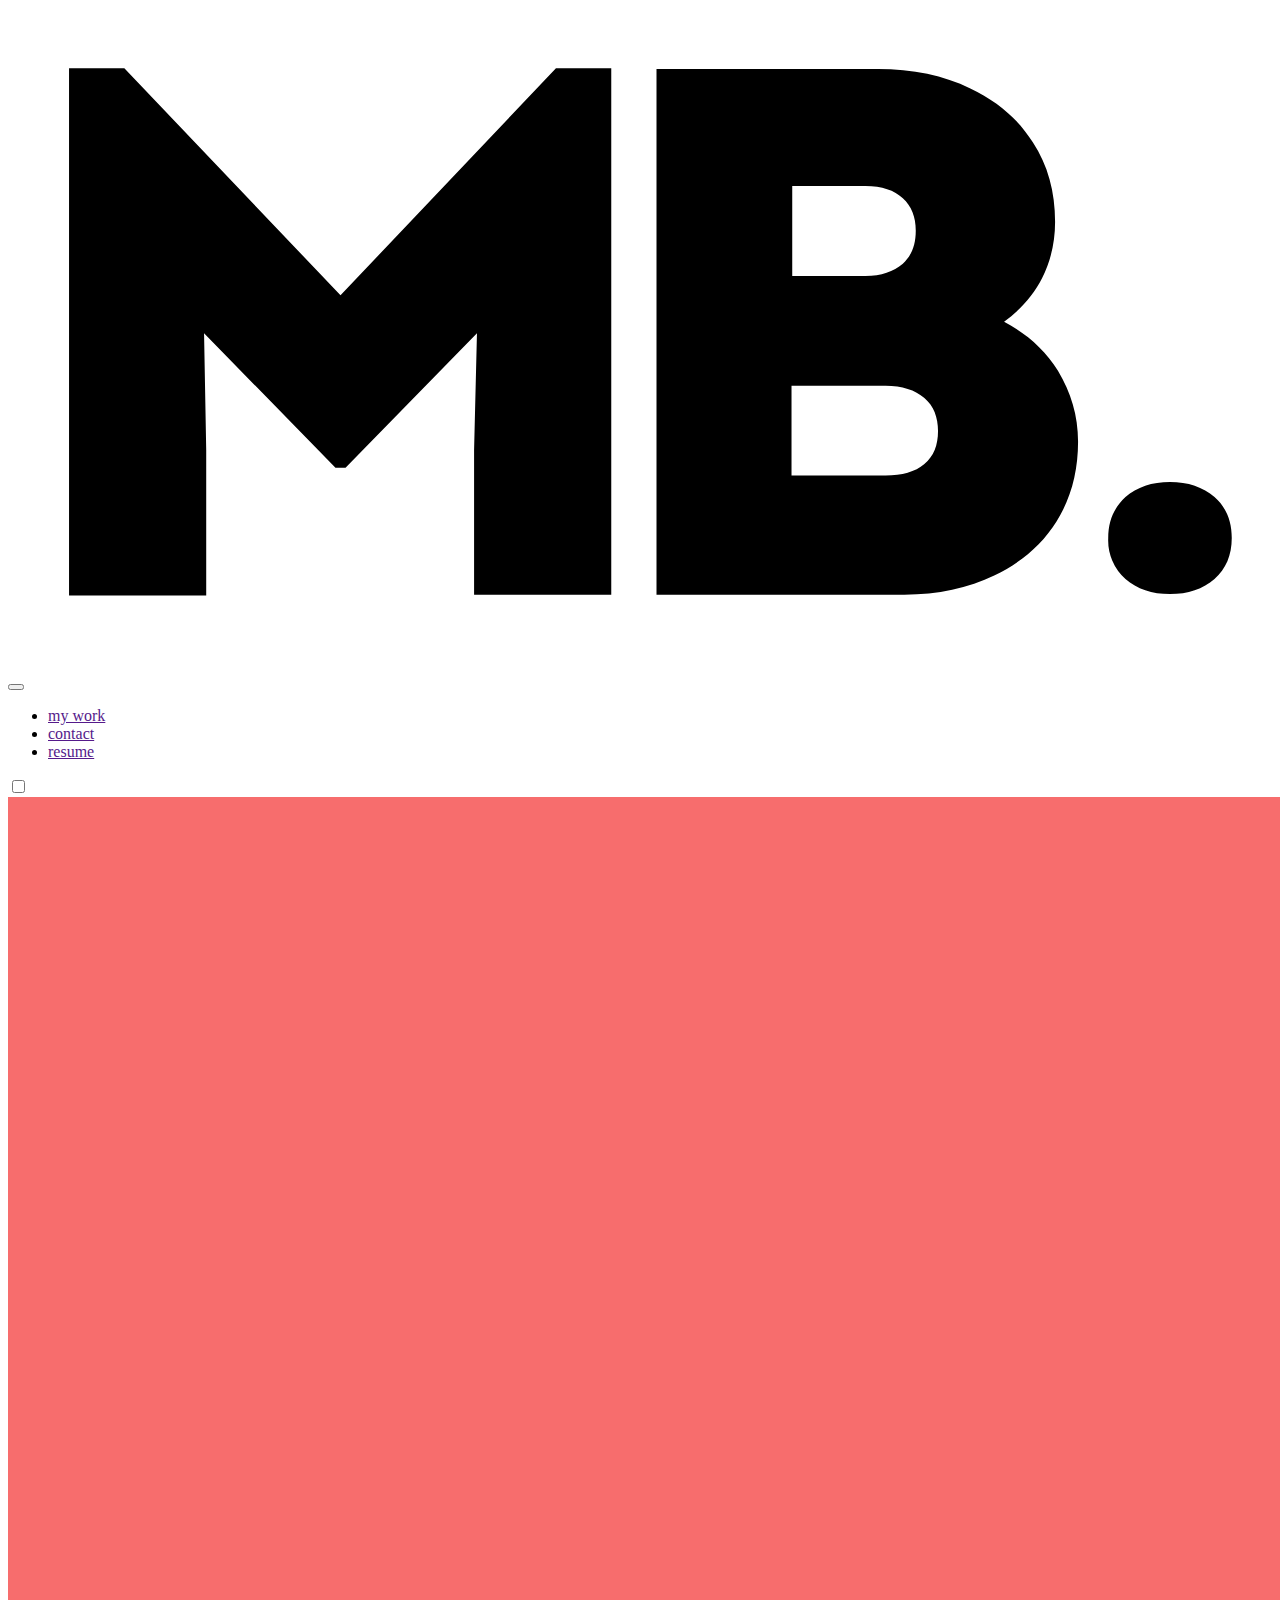
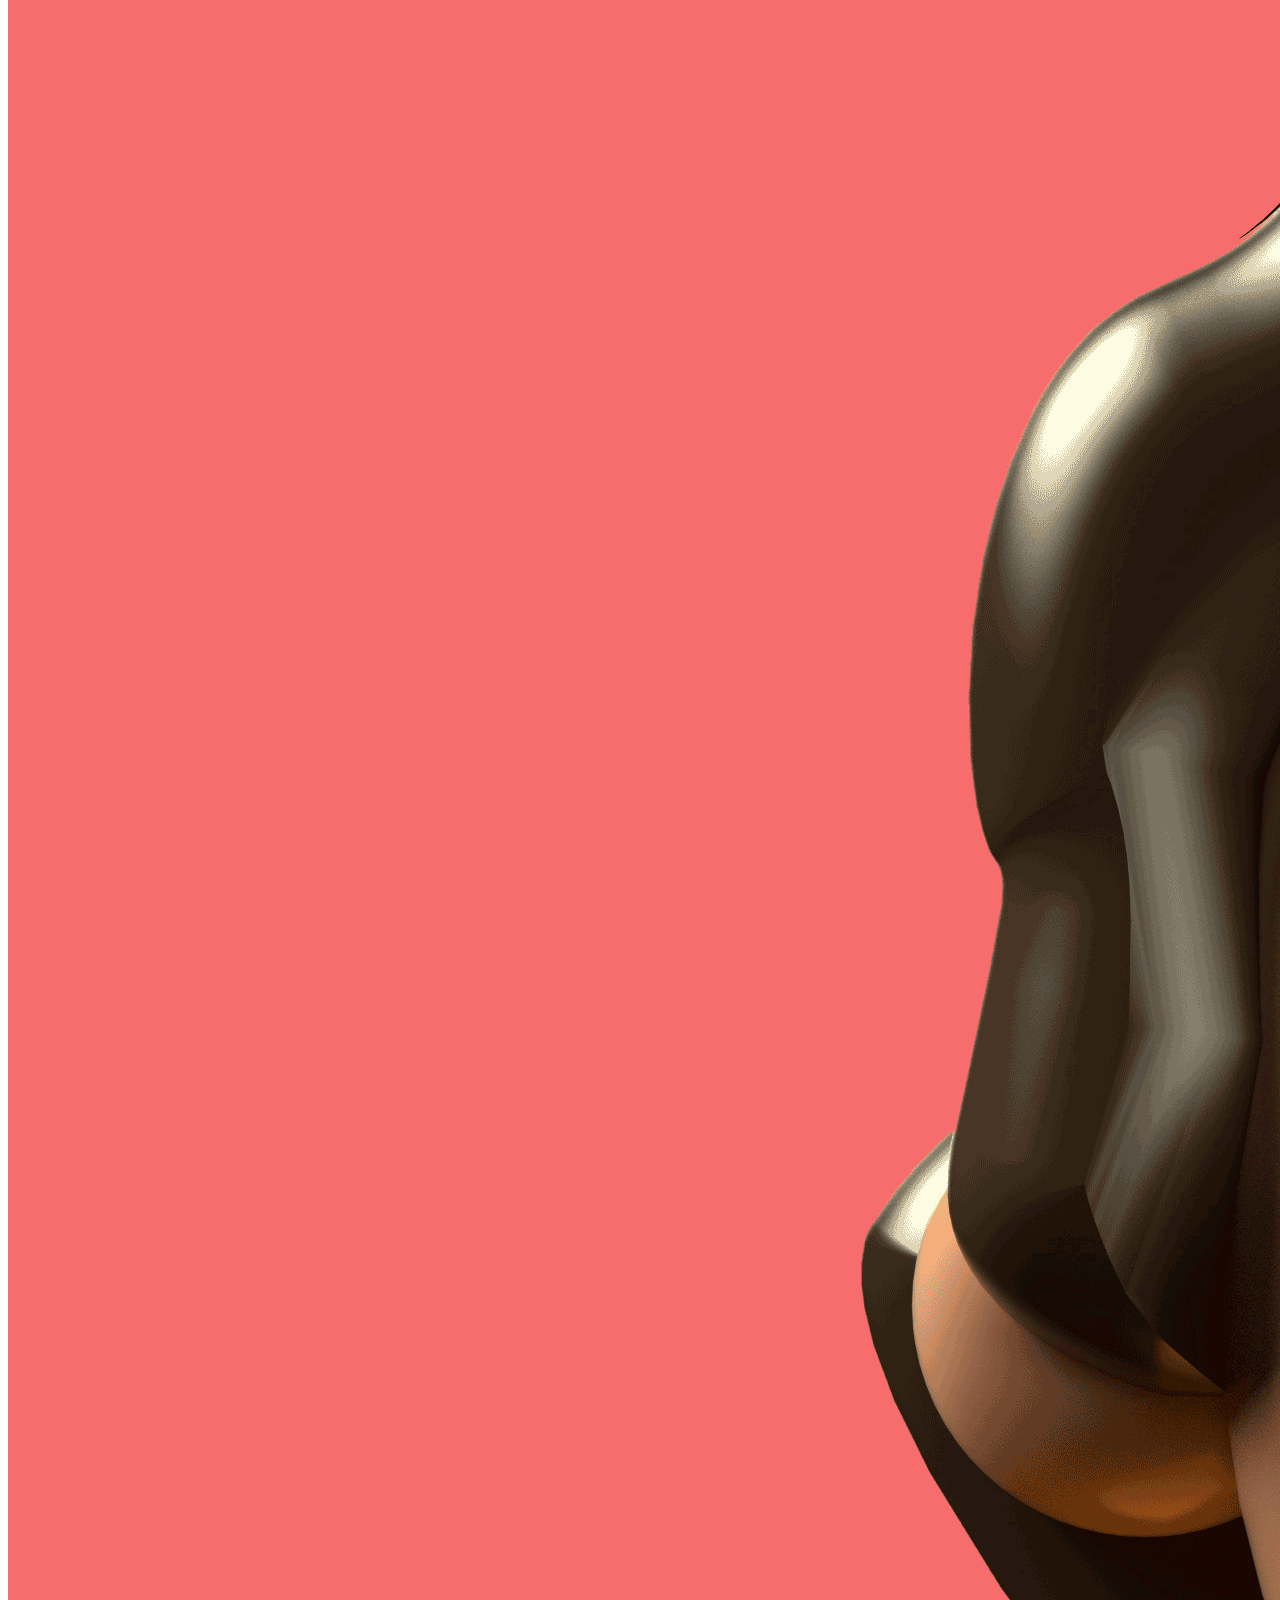
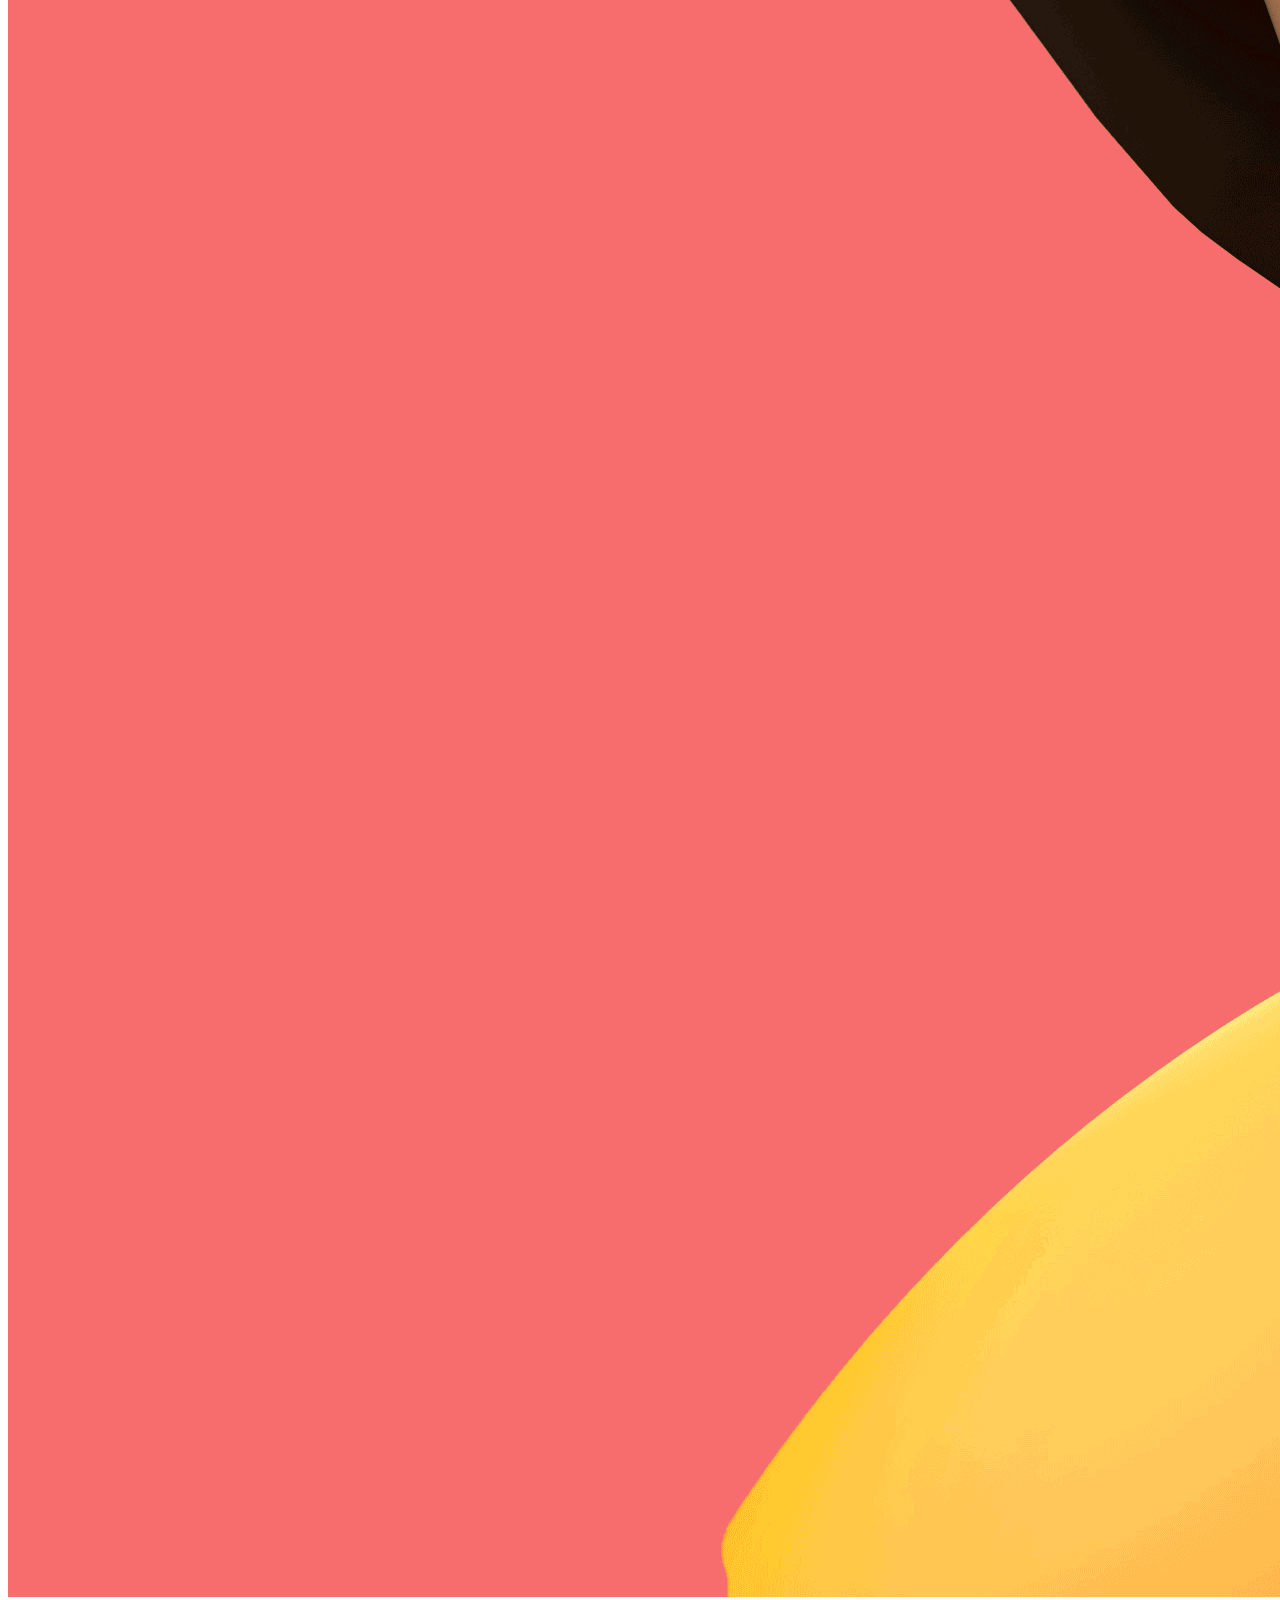
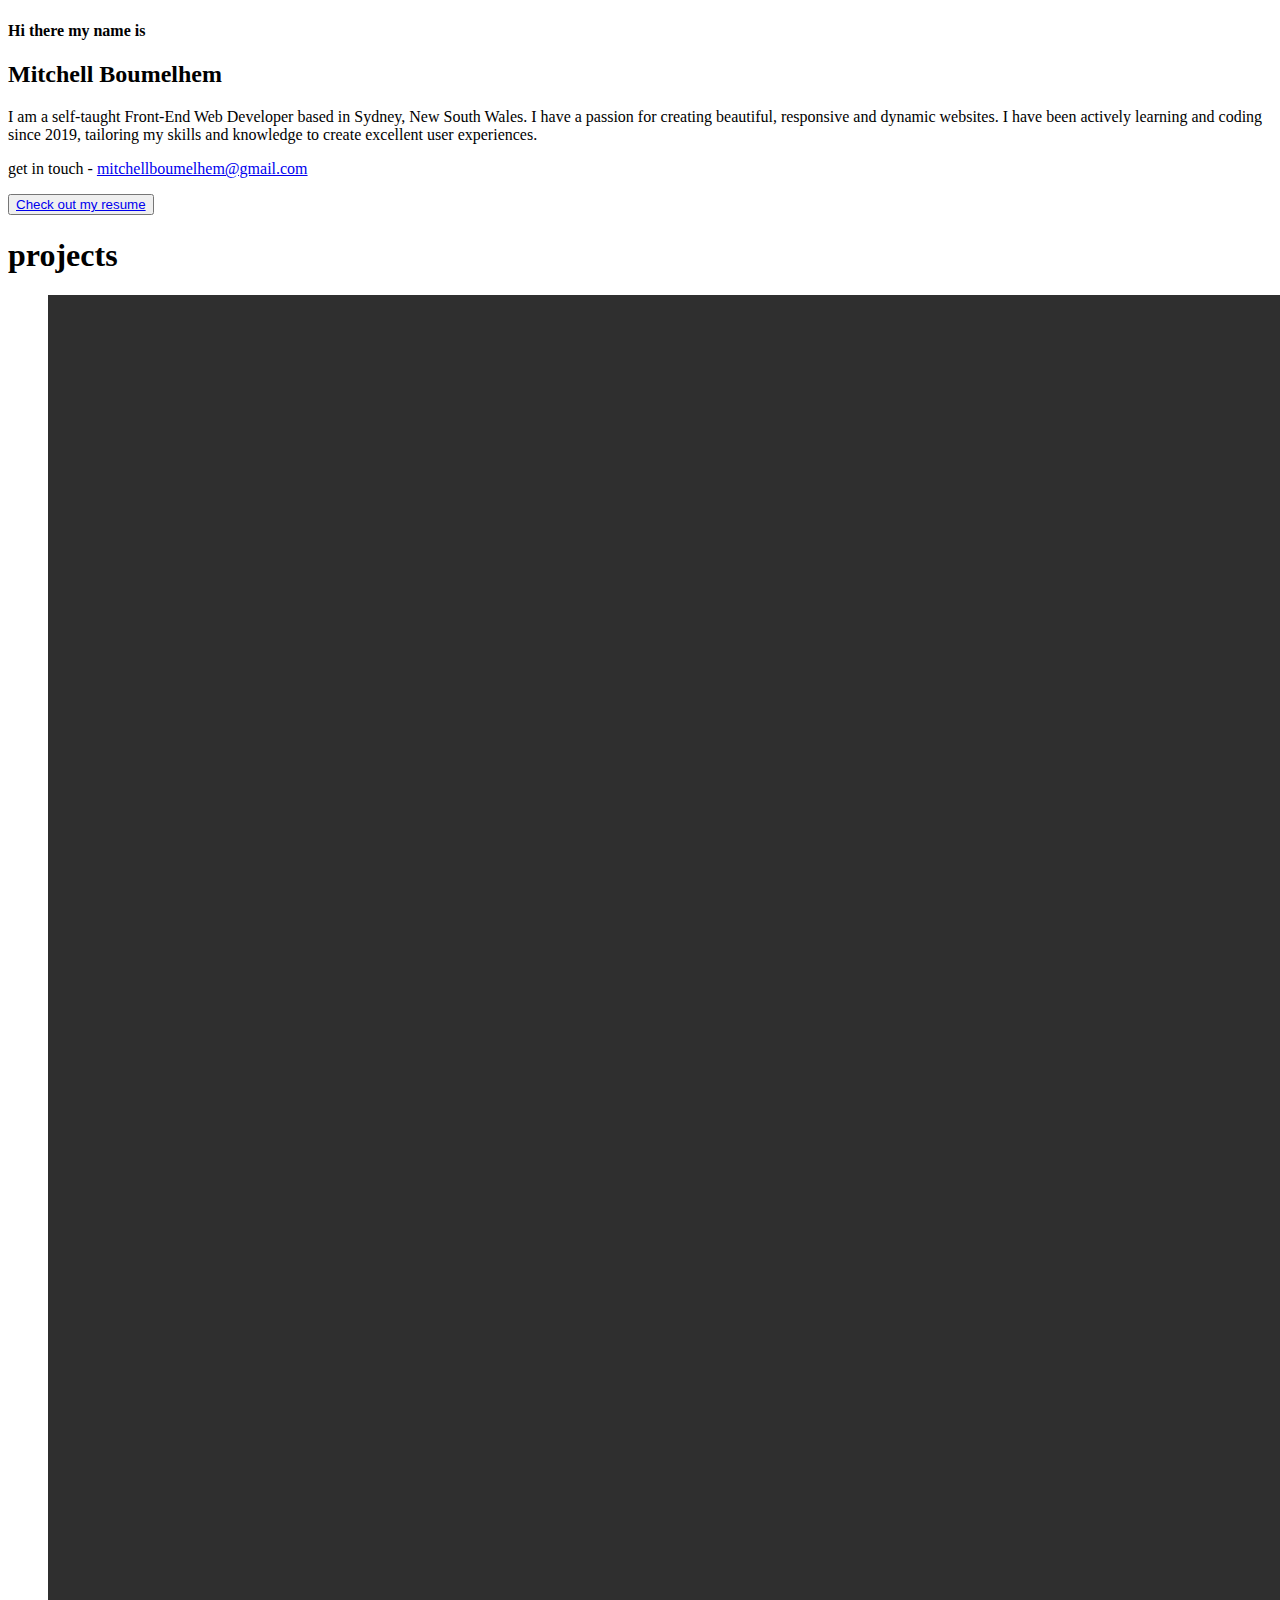
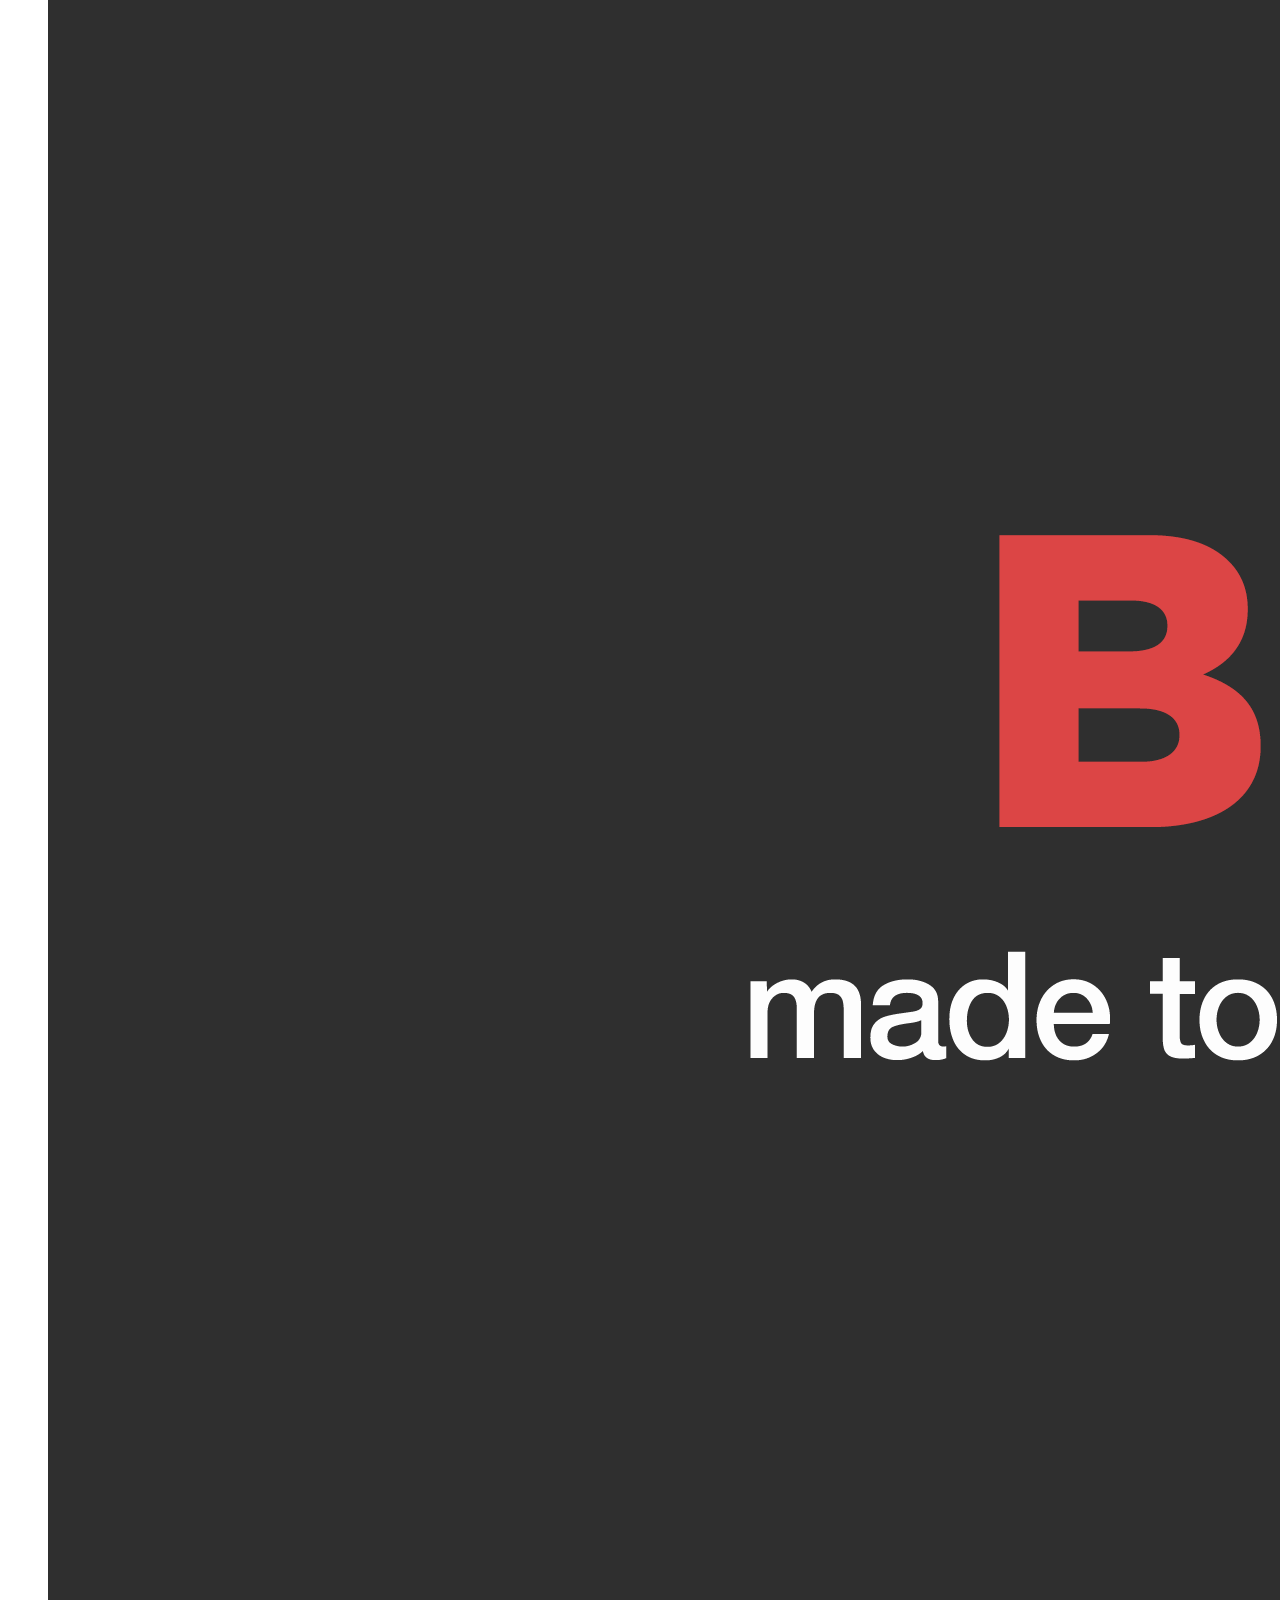
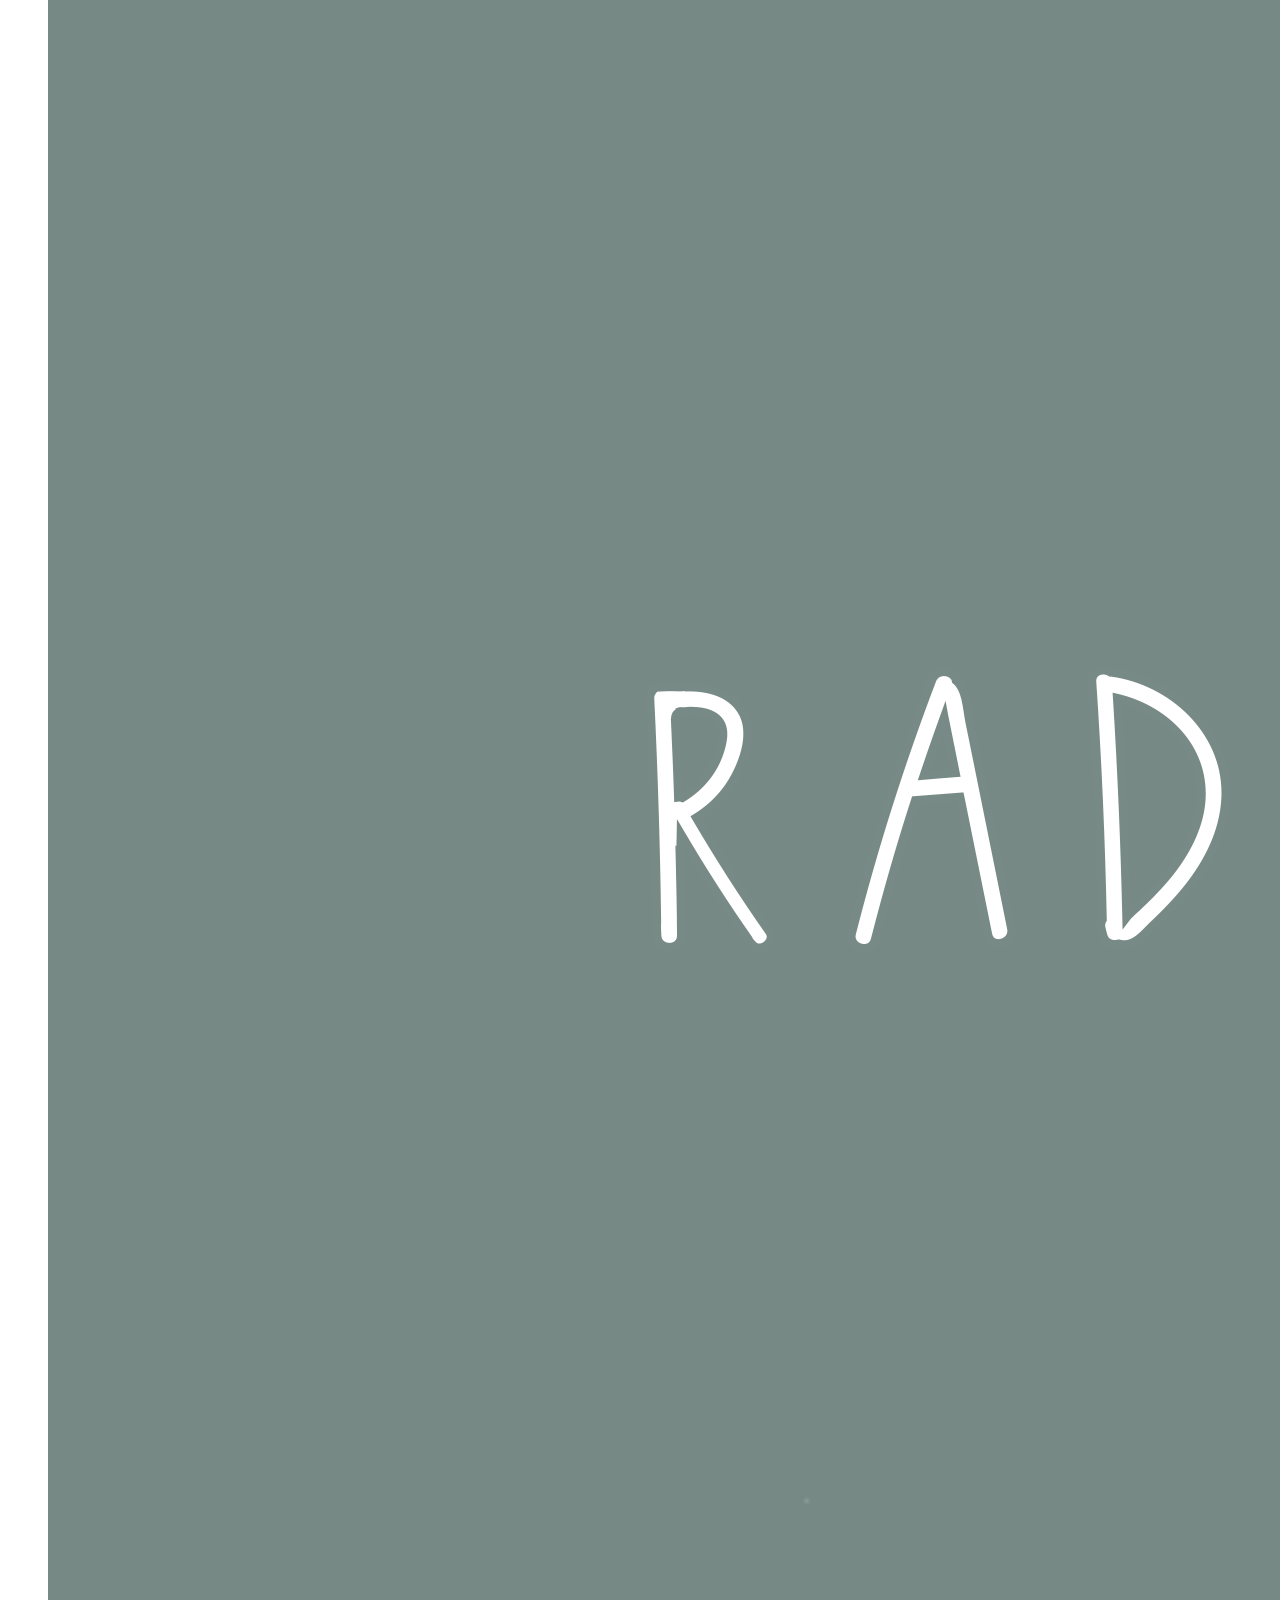
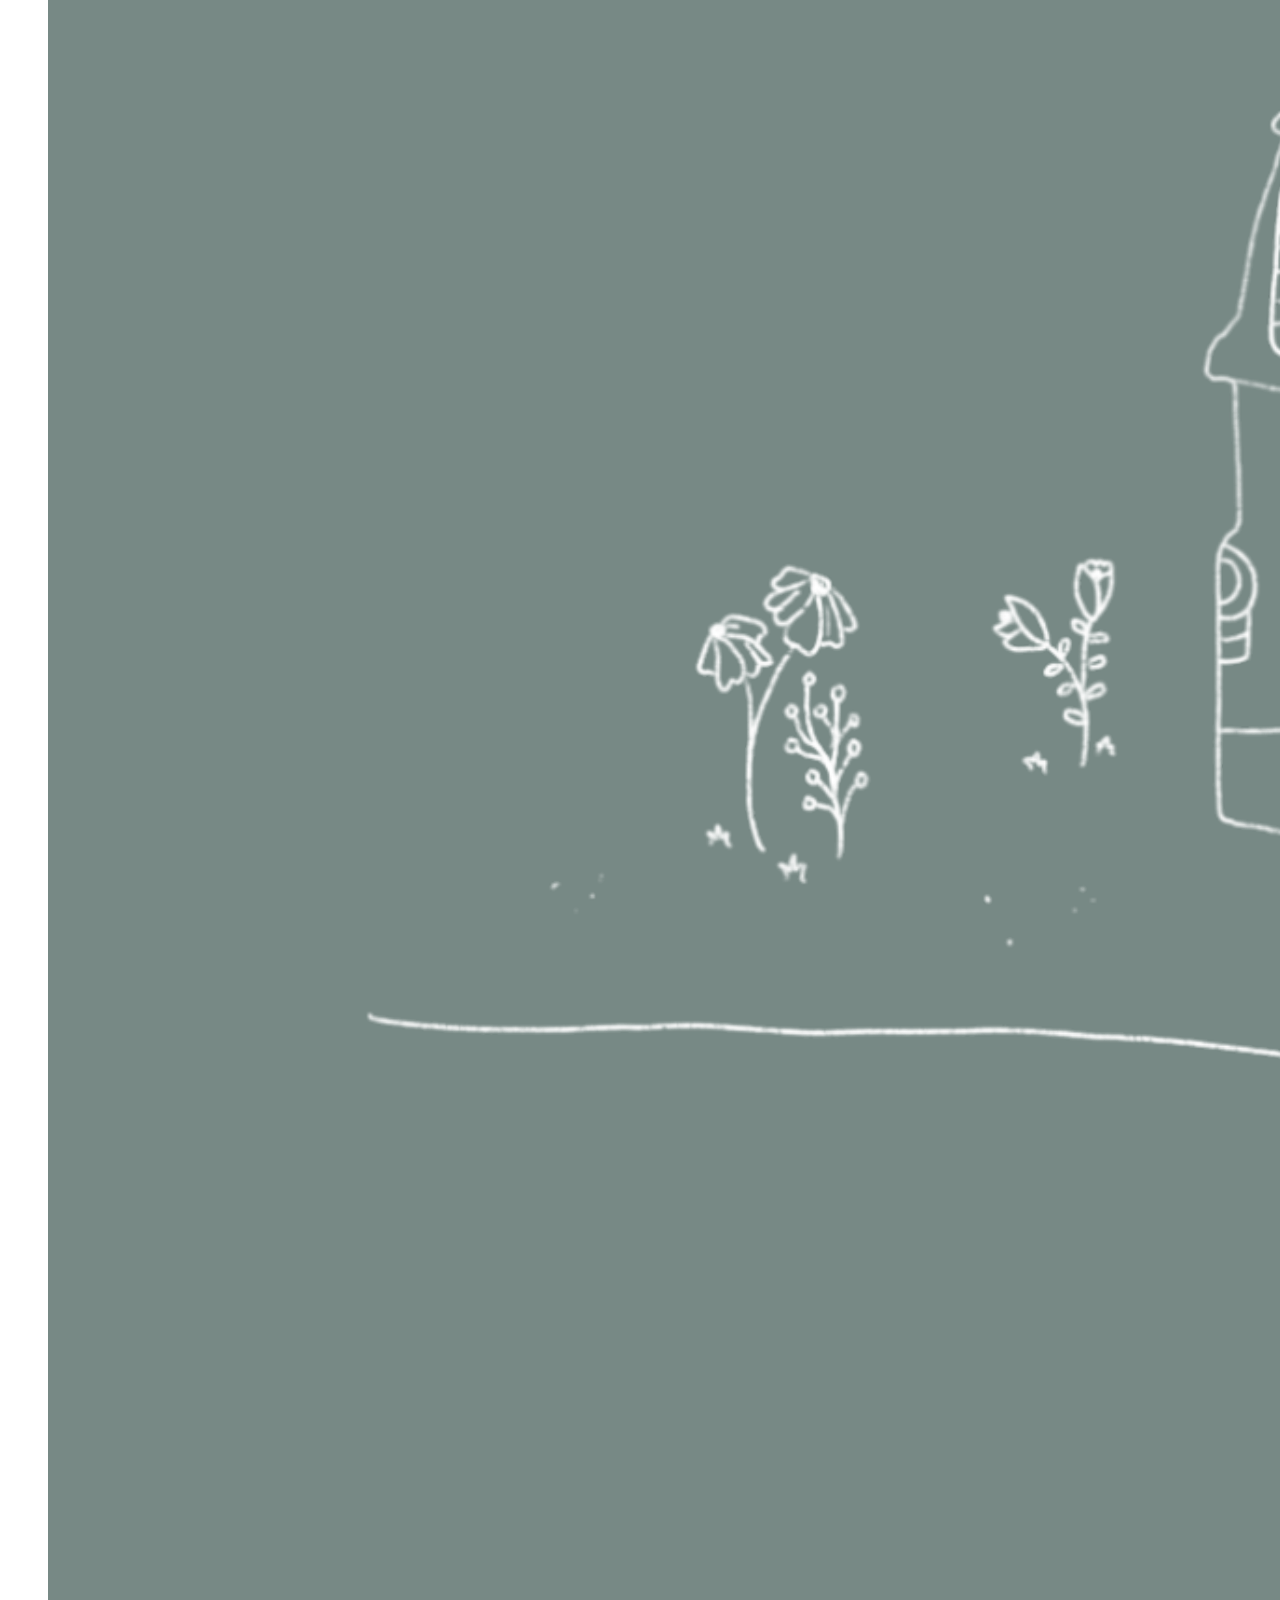
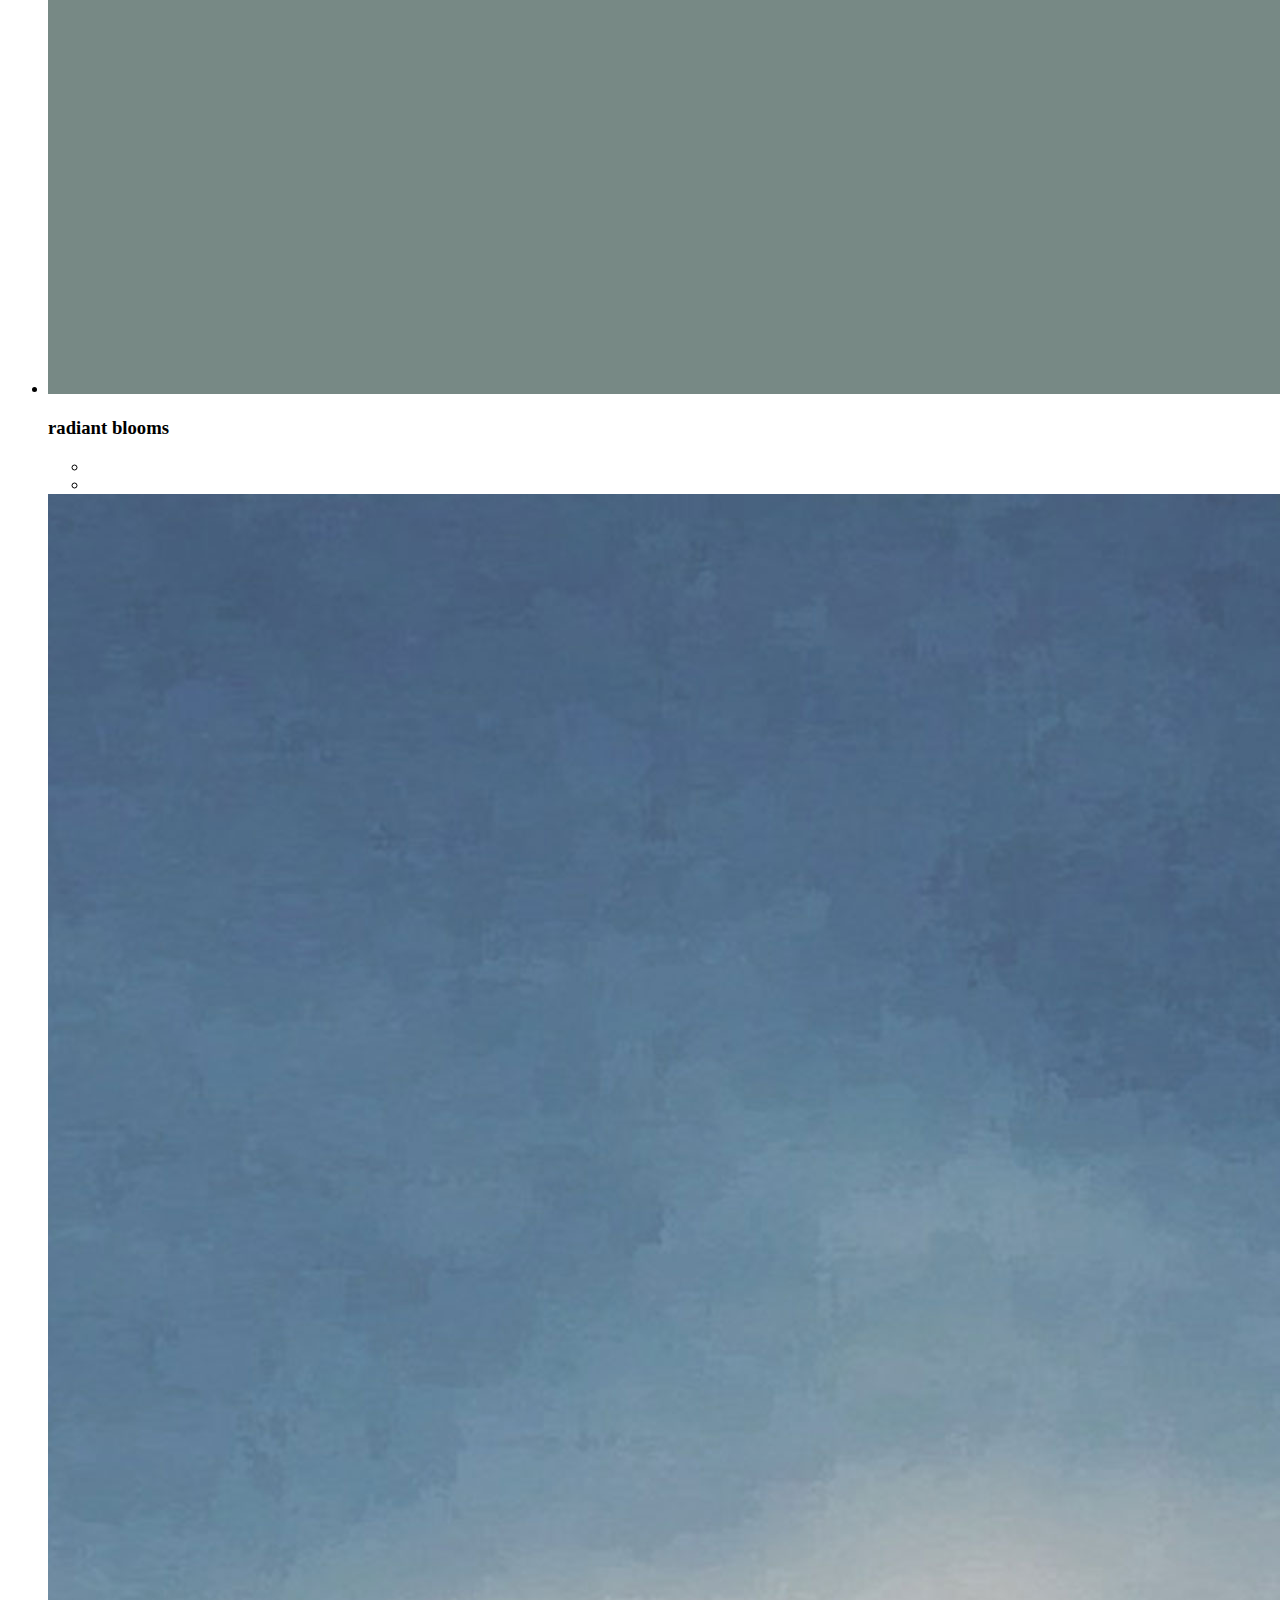
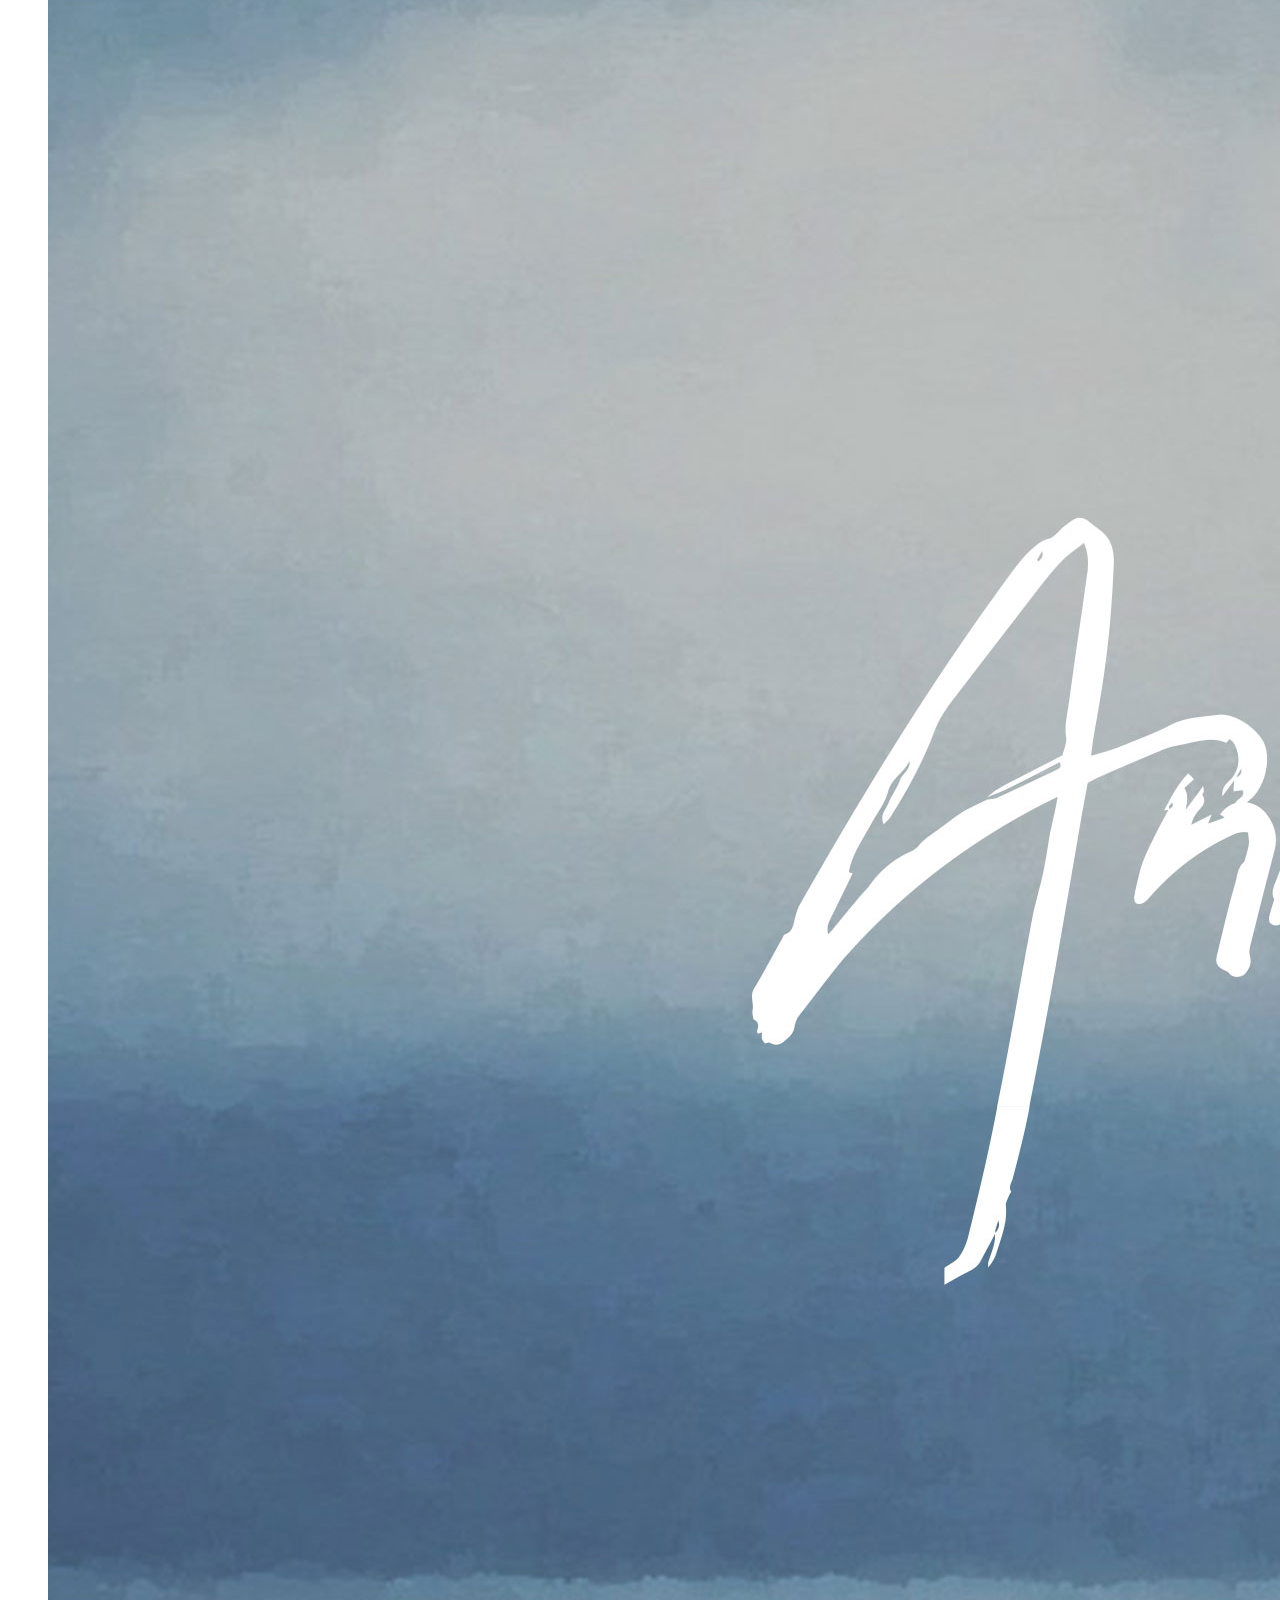
==== commit 3dc0fb3f: "commit on master" ====
--- a/public/index.html
+++ b/public/index.html
@@ -4,7 +4,7 @@
     <meta charset="UTF-8">
     <meta http-equiv="X-UA-Compatible" content="IE=edge">
     <meta name="viewport" content="width=device-width, initial-scale=1.0">
-    <link rel="stylesheet" href="../public/css/styles.css">
+    <link rel="stylesheet" href="/css/styles.css">
     <link href="https://fonts.googleapis.com/icon?family=Material+Icons" rel="stylesheet">
     <title>Mitchell Boumelhem</title>
 </head>
